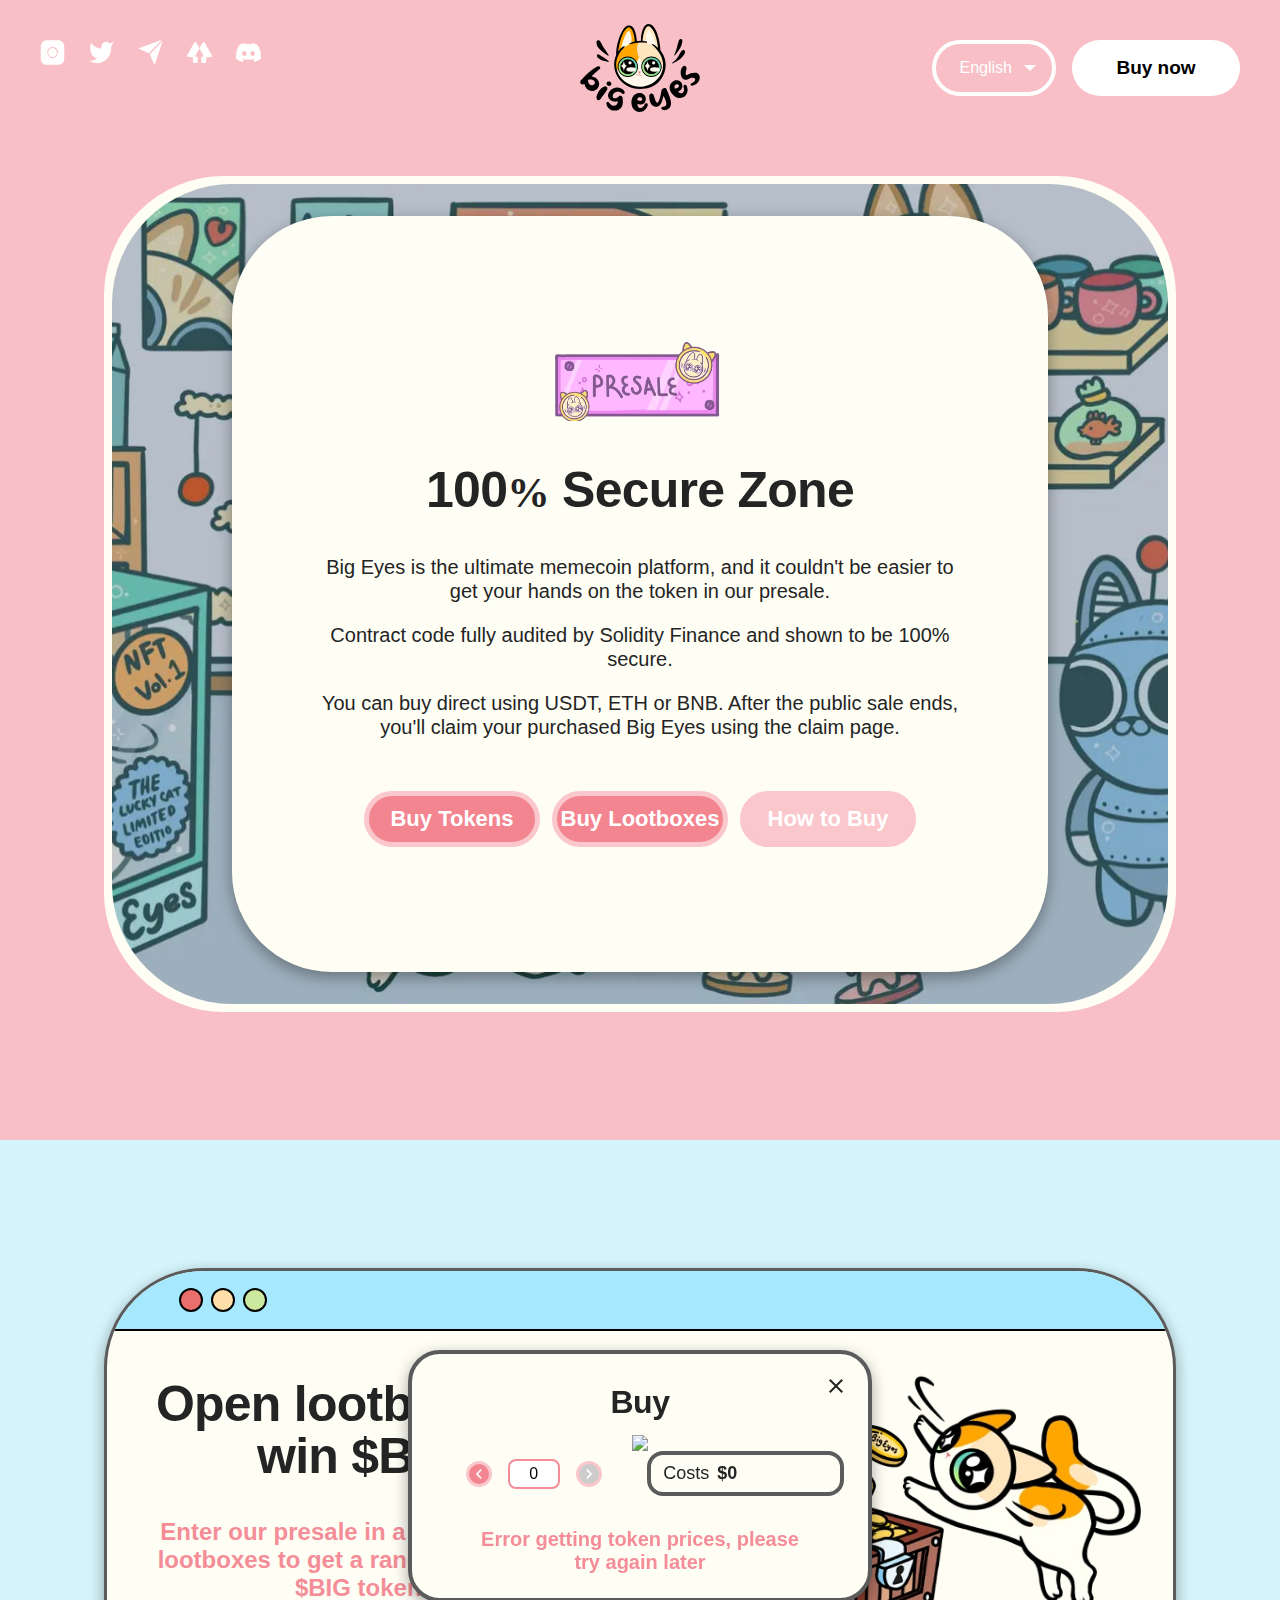
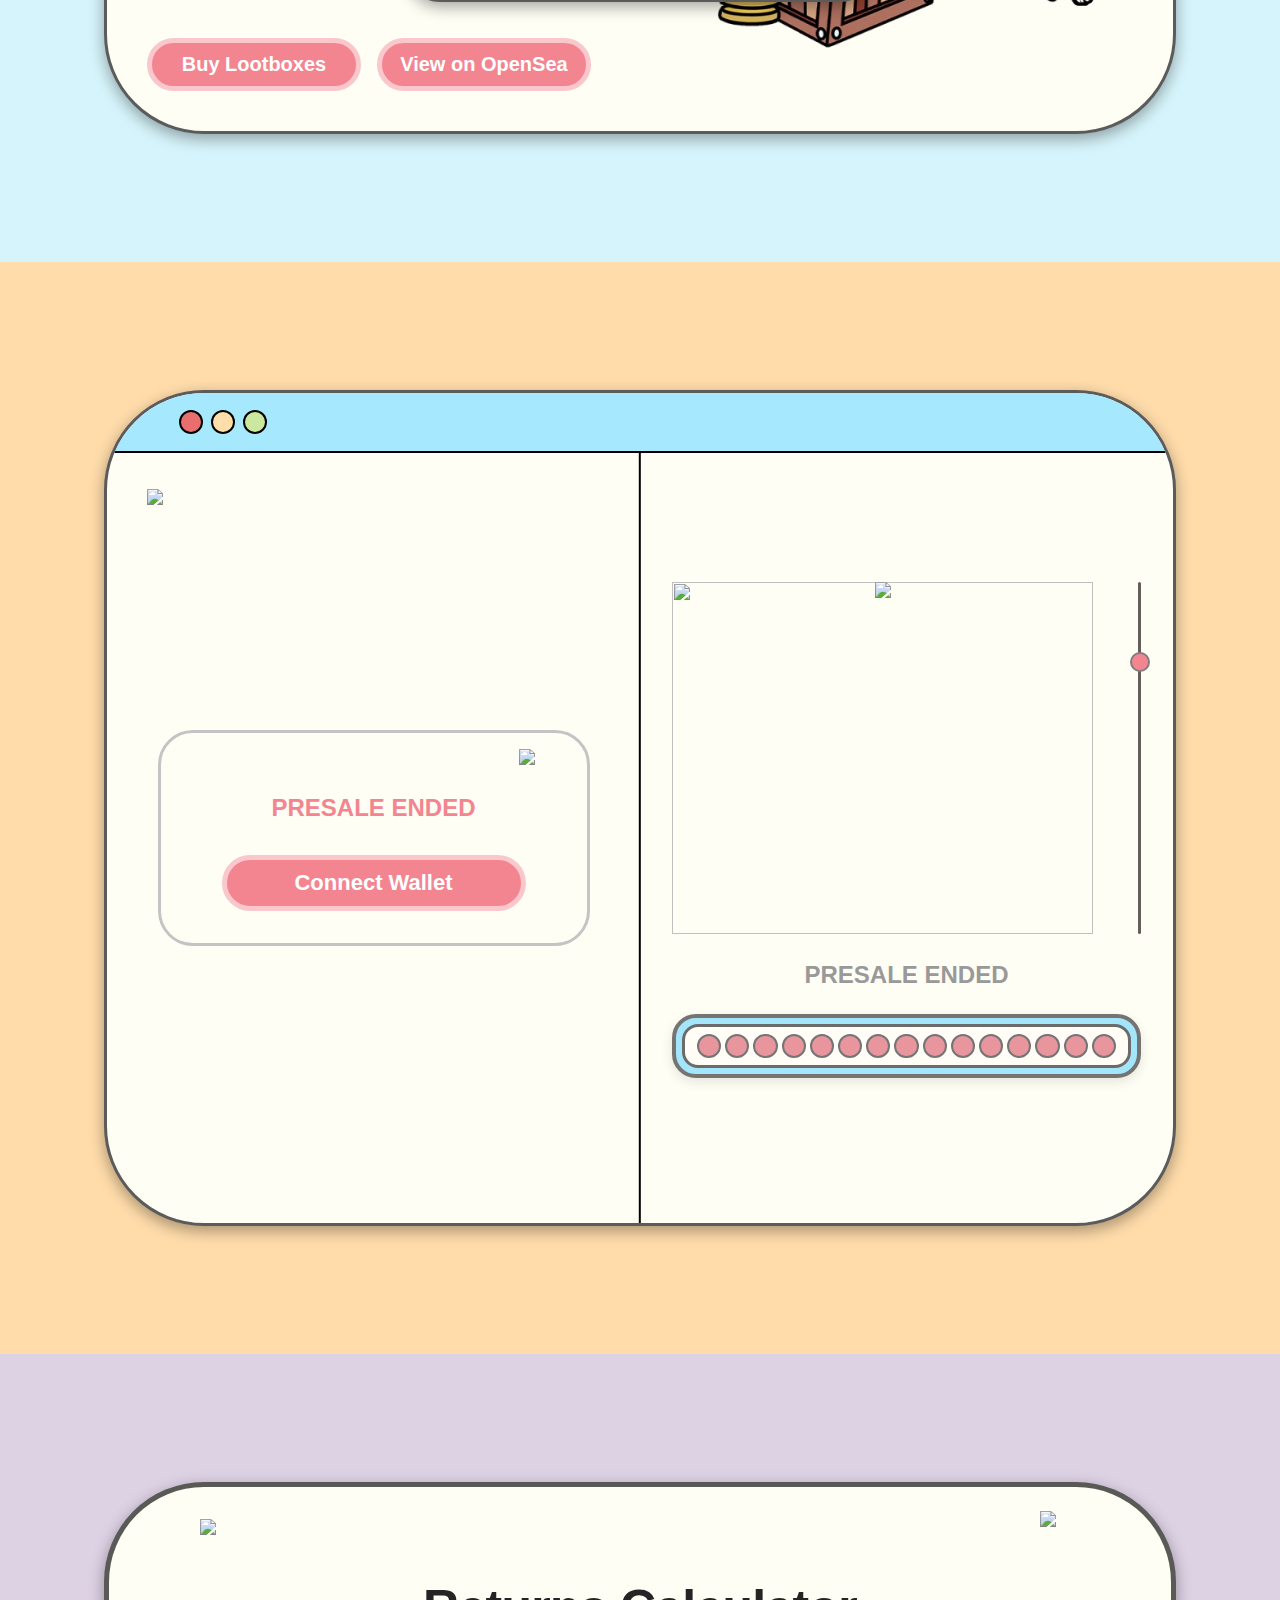
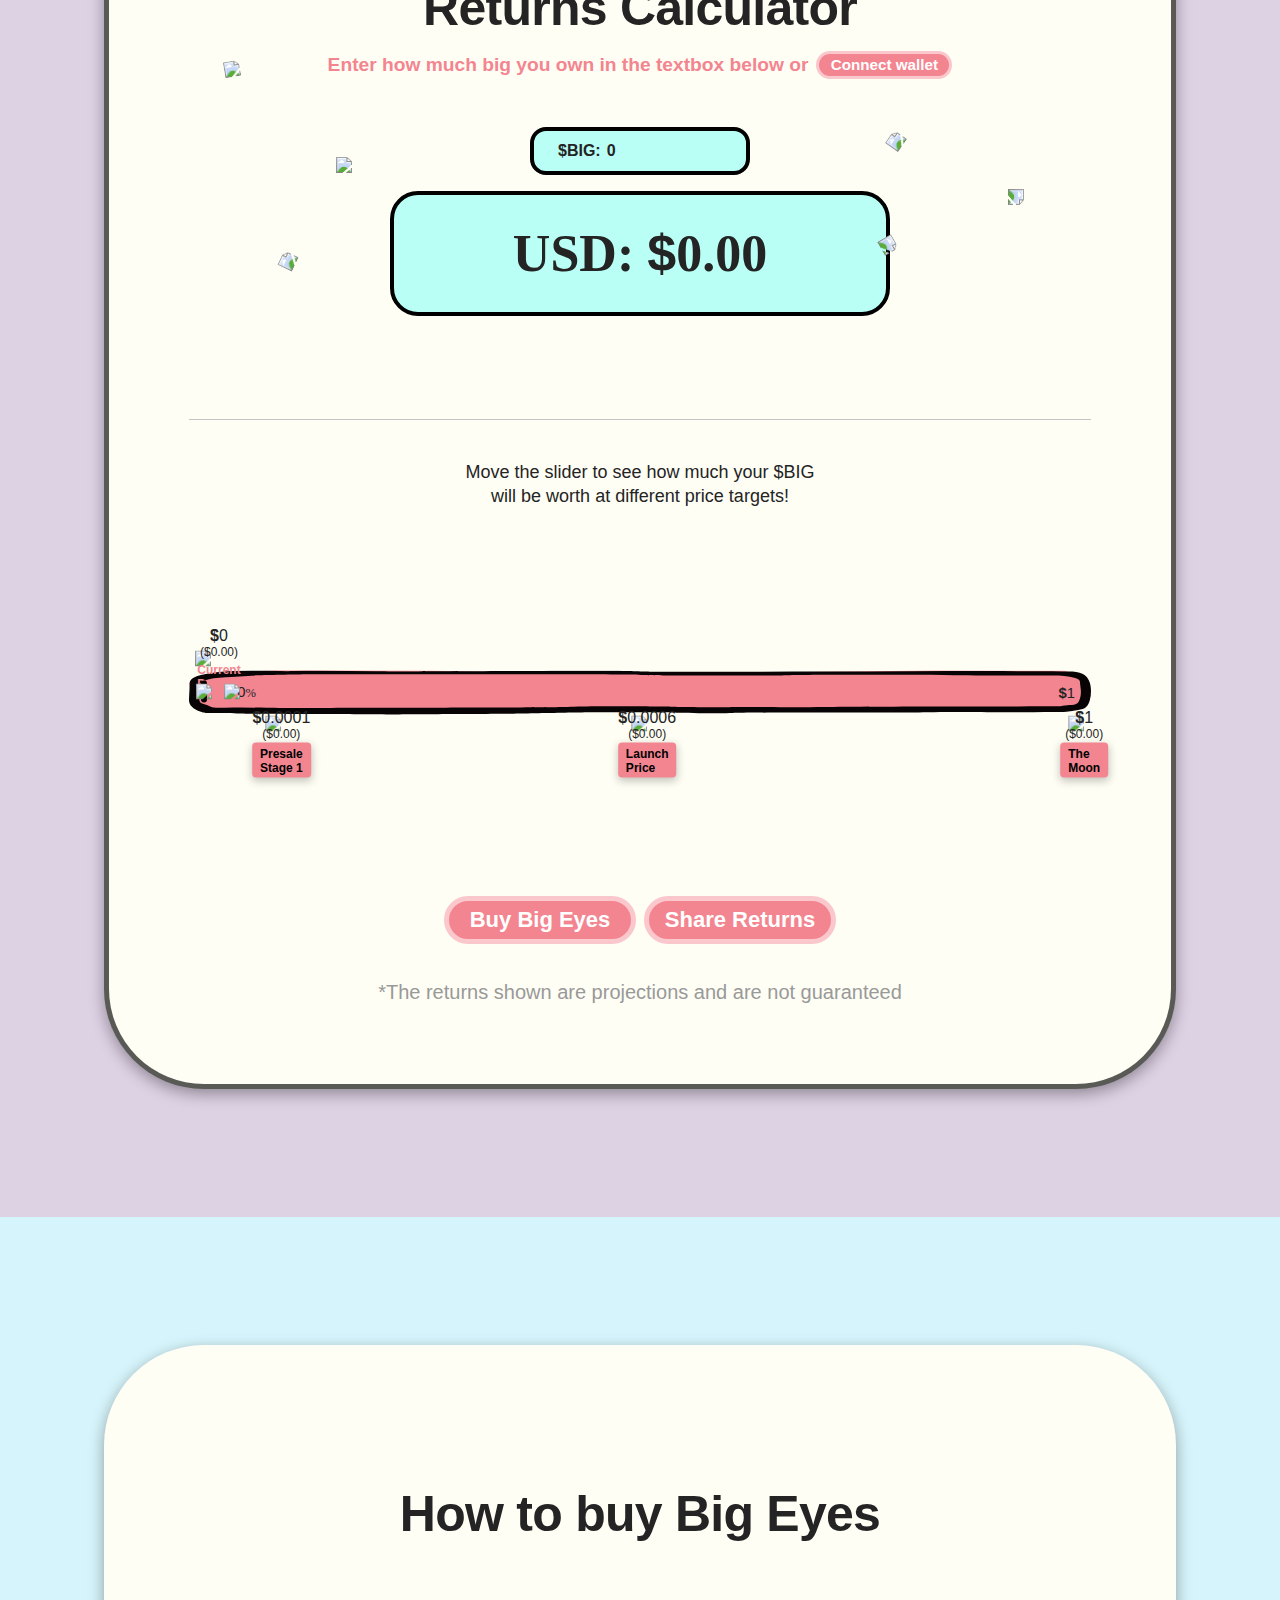
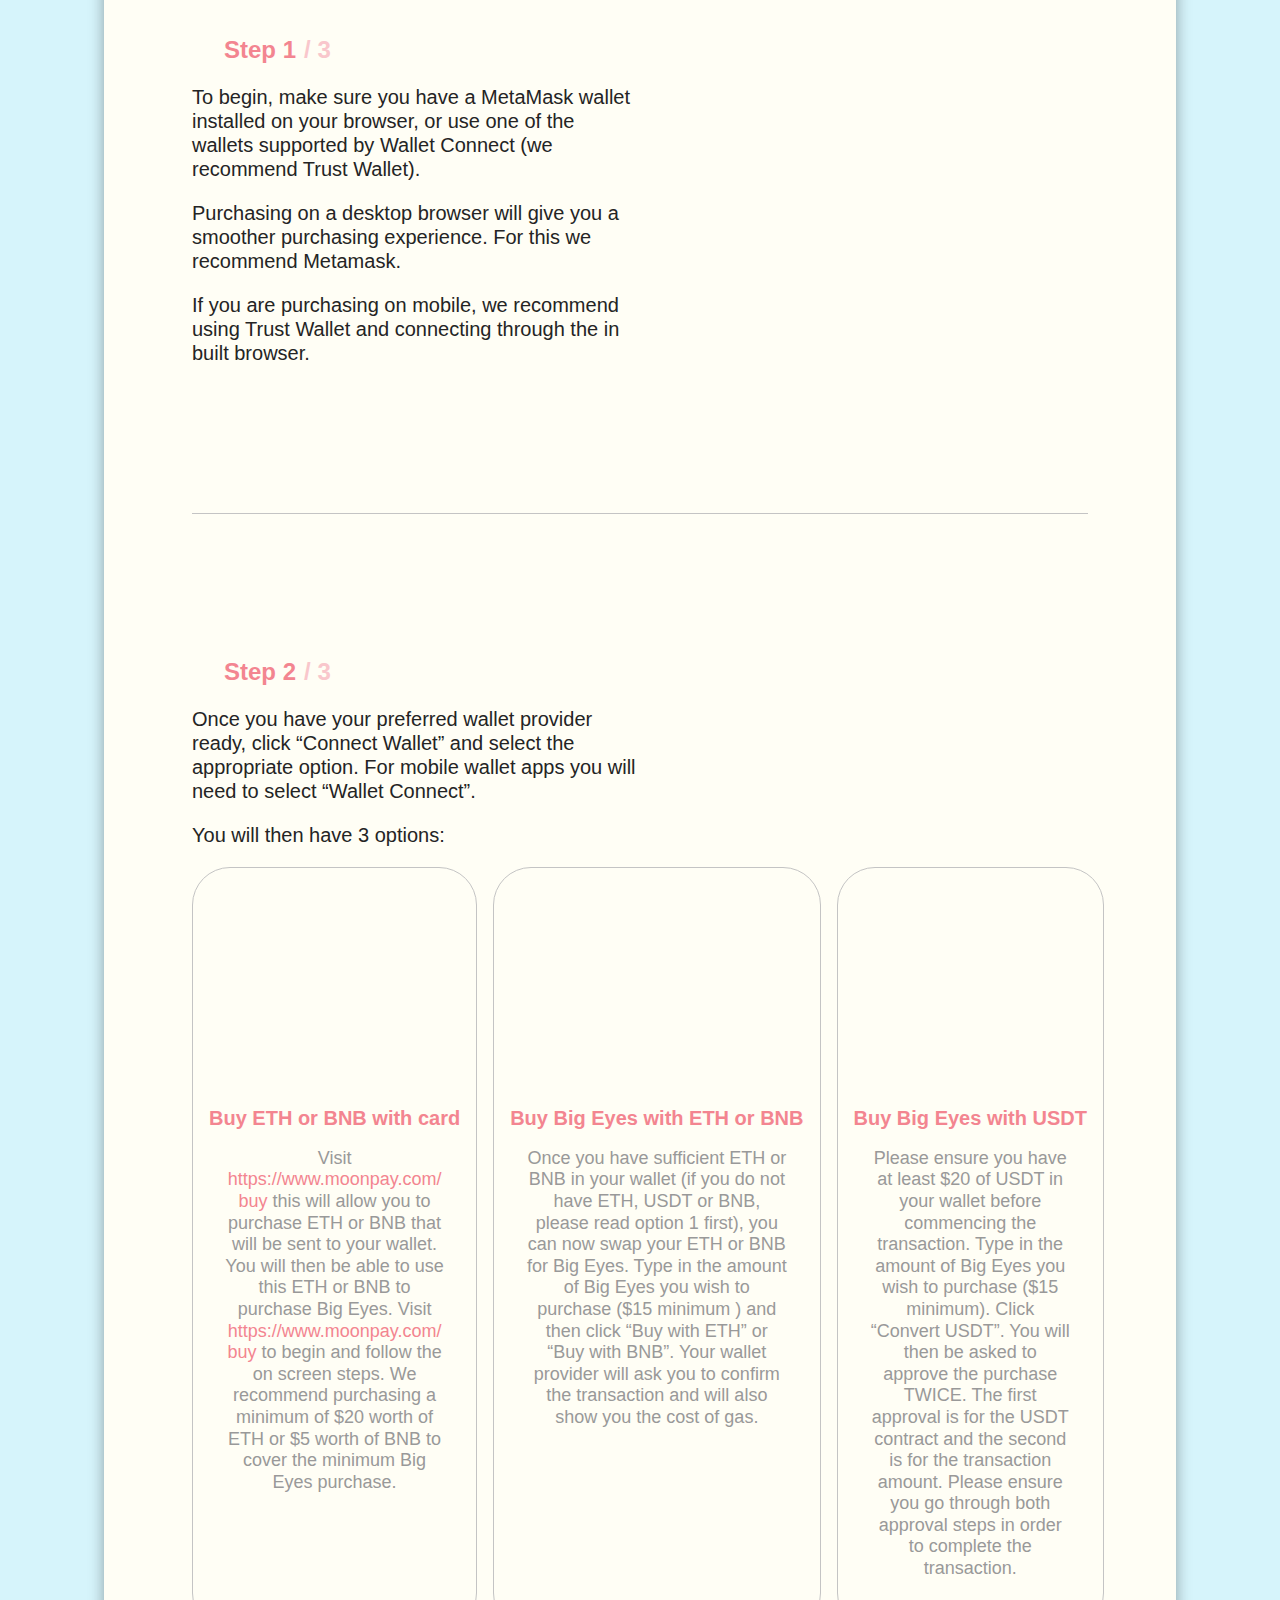
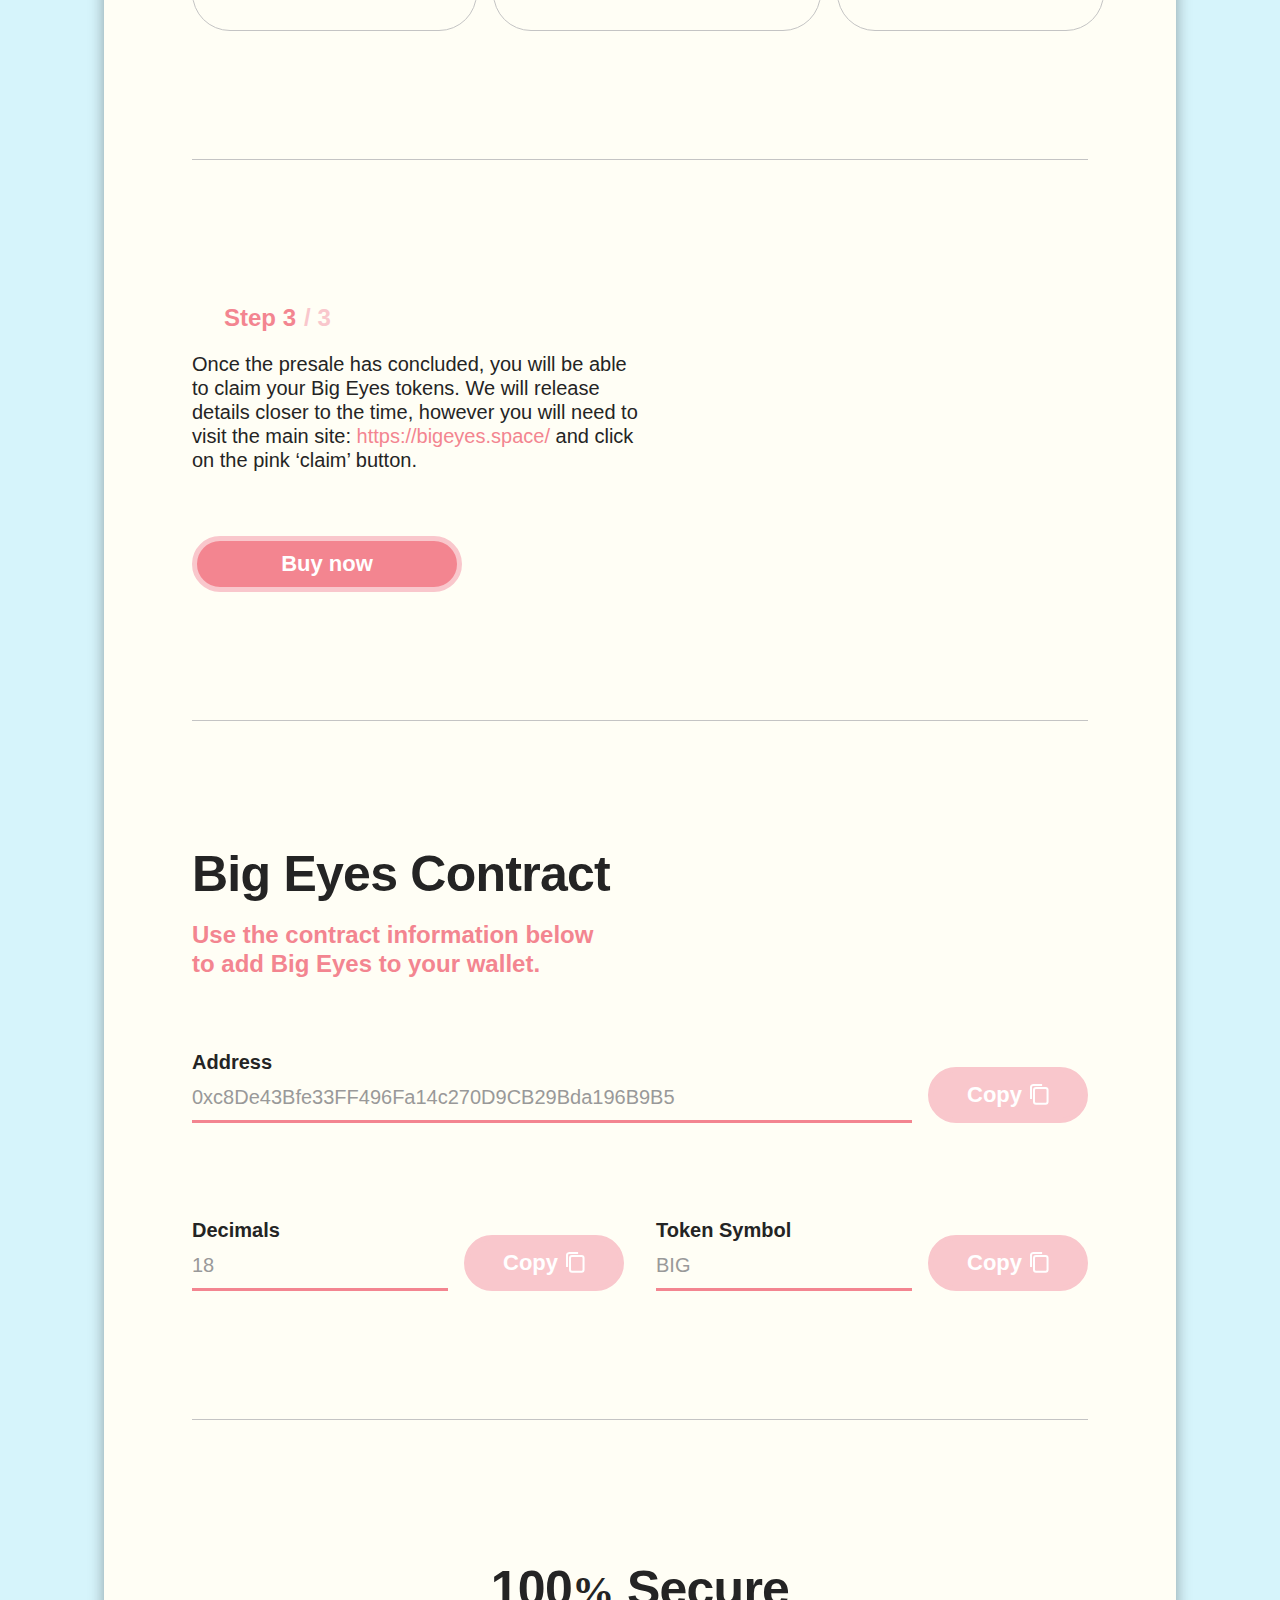
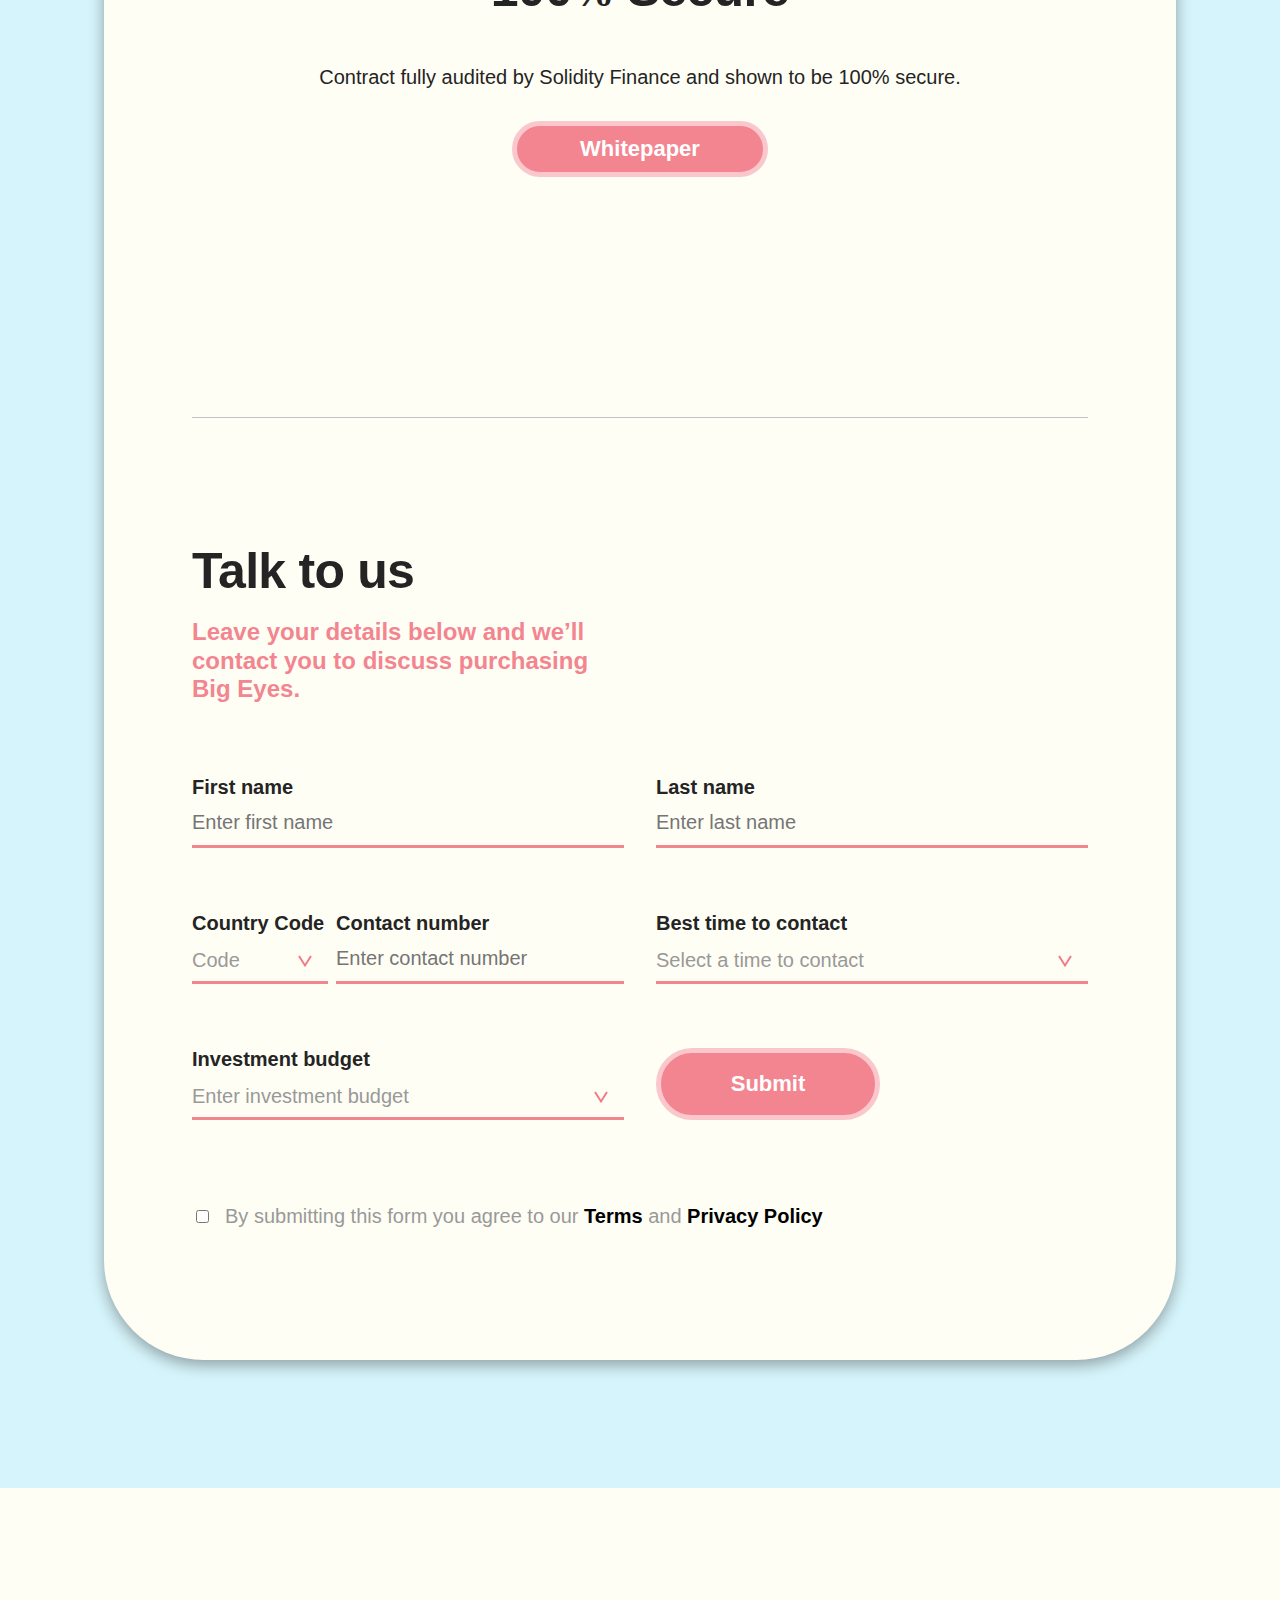
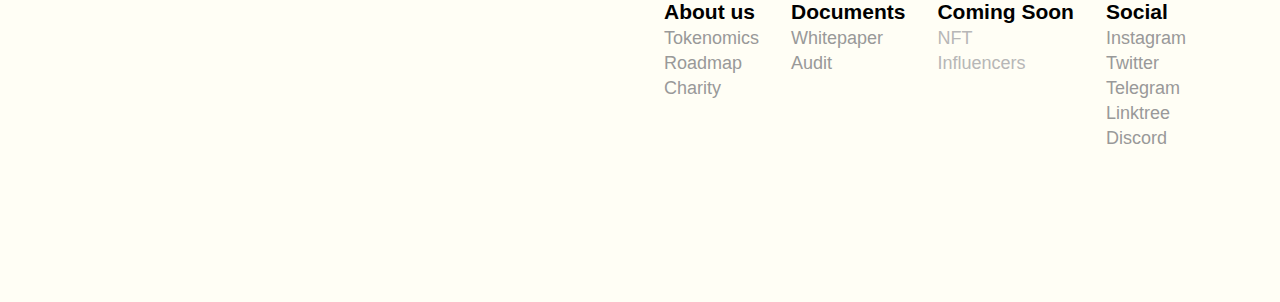
==== index.html @ f07010c3 "hi" ====
<!DOCTYPE html>
<html lang="en">

<head>
    <meta charset="UTF-8" />
    <meta http-equiv="X-UA-Compatible" content="IE=edge" />
    <meta name="viewport" content="width=device-width, initial-scale=1.0" />
    <title>Big Eyes - Presale is live.</title>
    <meta name="description" content="Welcome to the Big Eyes crypto cathouse. An irresistibly cute community-owned defi coin that’ll make awww fortune. We are also saving the oceans to save the fish. So we can eat the fish." />
    <meta name="keywords" content="Crypto, Big Eyes, NFT, Uniswap, Launch, Tokenomics, Whitepaper, Charity, Cute, Cat" />
    <link rel="apple-touch-icon" sizes="72x72" href="./icon/apple-touch-icon.png" />
    <link rel="icon" type="image/png" sizes="32x32" href="./icon/favicon-32x32.png" />
    <link rel="icon" type="image/png" sizes="16x16" href="./icon/favicon-16x16.png" />
    <link rel="mask-icon" href="safari-pinned-tab.svg" color="#5bbad5" />
    <meta name="msapplication-TileColor" content="#603cba" />
    <meta name="theme-color" content="#ffffff" />
    <meta name="viewport" content="width=device-width, initial-scale=1.0" />
    <meta name="google-site-verification" content="MA9PZ18r4mwRHt82s84G8of7TEp7KoJ-Iiybk0oPv9g" />
    <meta http-equiv="Cache-Control" content="no-cache, no-store, must-revalidate" />
    <meta http-equiv="expires" content="0" />
    <meta http-equiv="pragma" content="no-cache" />
    <link rel="canonical" href="https://Claim.bigeyes.space/" />
    <script type="564778734af3d2b7d7fc1173-text/javascript">
        var sizeMap = {
            original: {
                media: 2100,
                width: 2000,
                height: 1125
            },
            xl: {
                media: 1600,
                width: 1920,
                height: 1080
            },
            lg: {
                media: 600,
                width: 1400,
                height: 788
            },
            md: {
                media: 300,
                width: 800,
                height: 450
            },
            sm: {
                media: 1,
                width: 500,
                height: 281
            },
            none: {
                media: 1,
                width: 0,
                height: 0
            },
        };

        var size = '';
        for (key in sizeMap) {
            var media = sizeMap[key].media;
            if (window.innerWidth > media) {
                size = `-${key}`;
                break;
            }
        }

        //PRELOAD IMAGES
        var images = [`/img/games_room/games_room${size}.webp`];
        images.forEach((image) => {
            var imgEl = new Image();
            imgEl.src = image;
        });

        //PRELOAD AUDIO
        var audios = [
            'case-clicked-cropped',
            'case-click',
            'chain-break',
            'chain-break2',
            'chain-break3',
            'kaching-cropped',
            'kaching',
        ];
        audios.forEach((aud) => {
            var audio = new Audio();
            audio.src = `/audio/${aud}.mp3`;
        });
    </script>
    <script src="./js/web-audio-patch.js" type="564778734af3d2b7d7fc1173-text/javascript"></script>
    <script type="564778734af3d2b7d7fc1173-text/javascript">
        window.global = window;
    </script>

    <script async src="https://www.googletagmanager.com/gtag/js?id=UA-221375547-1" type="564778734af3d2b7d7fc1173-text/javascript"></script>
    <script type="564778734af3d2b7d7fc1173-text/javascript">
        window.dataLayer = window.dataLayer || [];

        function gtag() {
            dataLayer.push(arguments);
        }
        gtag('js', new Date());
        gtag('config', 'UA-221375547-1');
    </script>
    <style>
        .remuno-btn-container {
            position: absolute;
            width: 0px;
            height: 0px;
            z-index: -1;
            opacity: 0;
            overflow: hidden;
        }

        .js-remuno-done-modal {
            display: none;
        }
    </style>

    <script type="564778734af3d2b7d7fc1173-text/javascript">
        (function(w, d, s, l, i) {
            w[l] = w[l] || [];
            w[l].push({
                'gtm.start': new Date().getTime(),
                event: 'gtm.js'
            });
            var f = d.getElementsByTagName(s)[0],
                j = d.createElement(s),
                dl = l != 'dataLayer' ? '&l=' + l : '';
            j.async = true;
            j.src = 'https://www.googletagmanager.com/gtm.js?id=' + i + dl;
            f.parentNode.insertBefore(j, f);
        })(window, document, 'script', 'dataLayer', 'GTM-KZTFW6H');
    </script>

    <script type="564778734af3d2b7d7fc1173-module" crossorigin src="./assets/index.6f71f45c.js"></script>
    <link rel="stylesheet" href="./assets/index.087a26d8.css">
    <link rel="manifest" href="./manifest.webmanifest">
    <script id="vite-plugin-pwa:register-sw" src="./registerSW.js" type="564778734af3d2b7d7fc1173-text/javascript"></script>
</head>

<body>

    <div id="root">
        <nav>
            <div class="socials">
              <a href="https://www.instagram.com/BigEyesCoin" target="_blank">
                <svg id="Layer_1" xmlns="http://www.w3.org/2000/svg" xmlns:xlink="http://www.w3.org/1999/xlink" x="0px" y="0px" viewBox="0 0 25 26" xml:space="preserve">
                  <style type="text/css">
                    .st0 {
                      fill: none !important;
                    }
          
                    .st1 {
                      fill: currentColor;
                    }
                  </style>
                  <path class="st0" d="M12.5,18.7c-0.3,0-0.6,0-0.9-0.1c-1.2-0.2-2.2-0.8-3-1.6c-0.8-0.9-1.4-1.9-1.5-3.1c-0.2-1.2,0-2.4,0.5-3.5 s1.3-2,2.4-2.5c1-0.6,2.2-0.8,3.4-0.6c1.2,0.2,2.3,0.8,3.1,1.6c0.8,0.9,1.4,2,1.5,3.2c0.2,1.2,0,2.4-0.6,3.5 c-0.5,1.1-1.4,1.9-2.4,2.5C14.2,18.5,13.4,18.7,12.5,18.7z"></path>
                  <path class="st0" d="M12.5,18.7c-0.3,0-0.6,0-0.9-0.1c-1.2-0.2-2.2-0.8-3-1.6c-0.8-0.9-1.4-1.9-1.5-3.1c-0.2-1.2,0-2.4,0.5-3.5 s1.3-2,2.4-2.5c1-0.6,2.2-0.8,3.4-0.6c1.2,0.2,2.3,0.8,3.1,1.6c0.8,0.9,1.4,2,1.5,3.2c0.2,1.2,0,2.4-0.6,3.5 c-0.5,1.1-1.4,1.9-2.4,2.5C14.2,18.5,13.4,18.7,12.5,18.7z"></path>
                  <g>
                    <path class="st1" d="M18.6,0.3H6.4C3,0.3,0.3,3.1,0.3,6.7v12.7c0,3.5,2.7,6.4,6.1,6.4h12.2c3.4,0,6.1-2.8,6.1-6.4V6.6 C24.7,3.1,21.9,0.3,18.6,0.3z M17.4,15.6c-0.5,1.1-1.4,1.9-2.4,2.5c-0.8,0.4-1.6,0.6-2.5,0.6c-0.3,0-0.6,0-0.9-0.1 c-1.2-0.2-2.2-0.8-3-1.6c-0.8-0.9-1.4-1.9-1.5-3.1c-0.2-1.2,0-2.4,0.5-3.5s1.3-2,2.4-2.5c1-0.6,2.2-0.8,3.4-0.6 c1.2,0.2,2.3,0.8,3.1,1.6c0.8,0.9,1.4,2,1.5,3.2C18.1,13.4,17.9,14.6,17.4,15.6z"></path>
                  </g>
                  <g>
                    <path class="st1" d="M12.5,8.3c-0.7,0-1.4,0.2-2.1,0.5c-0.8,0.5-1.5,1.2-2,2.1C8,11.8,7.9,12.8,8,13.8c0.2,1,0.6,1.9,1.3,2.6 c0.7,0.7,1.5,1.2,2.5,1.3c0.9,0.2,1.9,0,2.7-0.4c0.9-0.4,1.5-1.2,2-2c0.4-0.9,0.6-1.9,0.5-2.9l0,0c-0.1-1-0.6-1.9-1.3-2.7 C15,9,14.1,8.5,13.2,8.4C12.9,8.3,12.7,8.3,12.5,8.3z"></path>
                  </g>
                </svg>
              </a>
              <a href="https://twitter.com/BigEyesCoin" target="_blank">
                <svg width="28" height="25" viewBox="0 0 28 25" fill="none" xmlns="http://www.w3.org/2000/svg">
                  <path d="M27.3693 0.585872C26.178 1.48348 24.859 2.17001 23.463 2.61902C22.7137 1.6988 21.718 1.04657 20.6104 0.750552C19.5028 0.454529 18.3368 0.528992 17.2701 0.963869C16.2035 1.39875 15.2876 2.17305 14.6463 3.18207C14.005 4.19109 13.6694 5.38613 13.6847 6.60557V7.93442C11.4984 7.99497 9.33204 7.47705 7.37853 6.42677C5.42503 5.37649 3.74502 3.82646 2.48812 1.91472C2.48812 1.91472 -2.48812 13.8744 8.70842 19.1898C6.14632 21.0475 3.09417 21.979 0 21.8475C11.1965 28.4918 24.8812 21.8475 24.8812 6.5657C24.8801 6.19556 24.8467 5.82632 24.7817 5.46276C26.0514 4.12526 26.9474 2.43658 27.3693 0.585872Z" fill="currentColor"></path>
                </svg>
              </a>
              <a href="https://t.me/BIGEYESOFFICIAL" target="_blank">
                <svg viewBox="0 0 88.863 93.046" xmlns="http://www.w3.org/2000/svg" xmlns:xlink="http://www.w3.org/1999/xlink">
                  <path fill="currentColor" d="m56.962 88.154-2.1098-4.8915-9.6796-23-1.565-3.6927-1.565-3.6927 45.164-47.115h1.6568l-28.771 86.263-1.0202 1.0202zm-37.701-47.618-19.261-9.0853 0.71574-0.71574 83.806-30.735 0.39499 0.35974 0.39498 0.35974-37.79 39.278-9 9.624z"></path>
                </svg>
              </a>
              <a href="https://linktr.ee/bigeyescoin" target="_blank">
                <svg viewBox="0 0 106.91 89.865" xmlns="http://www.w3.org/2000/svg" xmlns:xlink="http://www.w3.org/1999/xlink">
                  <path fill="currentColor" d="m26.163 88.879c-1.1571-0.73006-0.73991-3.5843-0.99913-12.485l-0.33606-11.538h-10.843c-8.5235 0-11.179-0.3361-12.414-1.5714-0.86429-0.86428-1.5714-2.077-1.5714-2.6949 0-2.4722 32.498-59.757 34.208-60.3 3.6918-1.1717 5.46 0.8039 12.136 13.56 3.7438 7.1533 6.9727 13.006 7.1754 13.006s3.3543-5.6283 7.0036-12.507c6.6629-12.56 8.936-15.117 12.448-14.002 1.1973 0.38 7.2219 10.259 16.347 26.805 20.036 36.331 18.764 33.478 16.11 36.132-1.2368 1.2369-3.8983 1.5714-12.5 1.5714h-10.929v11.3c0 7.4556-0.40826 11.708-1.2 12.5-1.6125 1.6125-16.987 1.6125-18.6 0-0.79774-0.79774-1.2-5.1556-1.2-13v-11.8h3.8776c3.9523 0 6.56-1.8403 5.955-4.2026-0.41124-1.6059-16.86-31.797-17.324-31.797-0.70632 0-17.509 30.929-17.509 32.229 0 2.3863 2.2762 3.7706 6.2 3.7706h3.8v11.8c0 7.8444-0.40226 12.202-1.2 13-1.4379 1.4379-16.43 1.6152-18.637 0.22294z"></path>
                </svg>
              </a>
              <a href="https://discord.gg/4jyTjhgYJN" target="_blank">
                <svg width="71" height="55" viewBox="0 0 71 55" fill="none" xmlns="http://www.w3.org/2000/svg">
                  <g clip-path="url(#clip0)">
                    <path d="M60.1045 4.8978C55.5792 2.8214 50.7265 1.2916 45.6527 0.41542C45.5603 0.39851 45.468 0.440769 45.4204 0.525289C44.7963 1.6353 44.105 3.0834 43.6209 4.2216C38.1637 3.4046 32.7345 3.4046 27.3892 4.2216C26.905 3.0581 26.1886 1.6353 25.5617 0.525289C25.5141 0.443589 25.4218 0.40133 25.3294 0.41542C20.2584 1.2888 15.4057 2.8186 10.8776 4.8978C10.8384 4.9147 10.8048 4.9429 10.7825 4.9795C1.57795 18.7309 -0.943561 32.1443 0.293408 45.3914C0.299005 45.4562 0.335386 45.5182 0.385761 45.5576C6.45866 50.0174 12.3413 52.7249 18.1147 54.5195C18.2071 54.5477 18.305 54.5139 18.3638 54.4378C19.7295 52.5728 20.9469 50.6063 21.9907 48.5383C22.0523 48.4172 21.9935 48.2735 21.8676 48.2256C19.9366 47.4931 18.0979 46.6 16.3292 45.5858C16.1893 45.5041 16.1781 45.304 16.3068 45.2082C16.679 44.9293 17.0513 44.6391 17.4067 44.3461C17.471 44.2926 17.5606 44.2813 17.6362 44.3151C29.2558 49.6202 41.8354 49.6202 53.3179 44.3151C53.3935 44.2785 53.4831 44.2898 53.5502 44.3433C53.9057 44.6363 54.2779 44.9293 54.6529 45.2082C54.7816 45.304 54.7732 45.5041 54.6333 45.5858C52.8646 46.6197 51.0259 47.4931 49.0921 48.2228C48.9662 48.2707 48.9102 48.4172 48.9718 48.5383C50.038 50.6034 51.2554 52.5699 52.5959 54.435C52.6519 54.5139 52.7526 54.5477 52.845 54.5195C58.6464 52.7249 64.529 50.0174 70.6019 45.5576C70.6551 45.5182 70.6887 45.459 70.6943 45.3942C72.1747 30.0791 68.2147 16.7757 60.1968 4.9823C60.1772 4.9429 60.1437 4.9147 60.1045 4.8978ZM23.7259 37.3253C20.2276 37.3253 17.3451 34.1136 17.3451 30.1693C17.3451 26.225 20.1717 23.0133 23.7259 23.0133C27.308 23.0133 30.1626 26.2532 30.1066 30.1693C30.1066 34.1136 27.28 37.3253 23.7259 37.3253ZM47.3178 37.3253C43.8196 37.3253 40.9371 34.1136 40.9371 30.1693C40.9371 26.225 43.7636 23.0133 47.3178 23.0133C50.9 23.0133 53.7545 26.2532 53.6986 30.1693C53.6986 34.1136 50.9 37.3253 47.3178 37.3253Z" fill="currentColor"></path>
                  </g>
                  <defs>
                    <clipPath id="clip0">
                      <rect width="71" height="55" fill="white"></rect>
                    </clipPath>
                  </defs>
                </svg>
              </a>
            </div>
            <a href="https://bigeyes.space" class="logo-link">
              <img loading="lazy" src="./img/logo-desktop-header.svg" height="126" width="176">
            </a>
            <div class="buttons-container">
              <div class="select-root">
                <select class="goog-te-combo">
                  <option value="en|ar">Arabic</option>
                  <option value="en|zh-CN">Chinese</option>
                  <option value="en|cs">Czech</option>
                  <option value="en|en">English</option>
                  <option value="en|et">Estonian</option>
                  <option value="en|tl">Tagalog</option>
                  <option value="en|fr">French</option>
                  <option value="en|de">German</option>
                  <option value="en|el">Greek</option>
                  <option value="en|iw">Hebrew</option>
                  <option value="en|hi">Hindi</option>
                  <option value="en|id">Indonesian</option>
                  <option value="en|it">Italian</option>
                  <option value="en|ja">Japanese</option>
                  <option value="en|ko">Korean</option>
                  <option value="en|fa">Farsi</option>
                  <option value="en|pl">Polish</option>
                  <option value="en|pt">Portuguese</option>
                  <option value="en|ro">Romanian</option>
                  <option value="en|ru">Russian</option>
                  <option value="en|es">Spanish</option>
                  <option value="en|tr">Turkish</option>
                  <option value="en|ur">Urdu</option>
                  <option value="en|vi">Vietnamese</option>
                </select>
                <button class="select-label">English</button>
                <div class="select-items">
                  <button class="select-item">Arabic</button>
                  <button class="select-item">Chinese</button>
                  <button class="select-item">Czech</button>
                  <button class="select-item">English</button>
                  <button class="select-item">Estonian</button>
                  <button class="select-item">Tagalog</button>
                  <button class="select-item">French</button>
                  <button class="select-item">German</button>
                  <button class="select-item">Greek</button>
                  <button class="select-item">Hebrew</button>
                  <button class="select-item">Hindi</button>
                  <button class="select-item">Indonesian</button>
                  <button class="select-item">Italian</button>
                  <button class="select-item">Japanese</button>
                  <button class="select-item">Korean</button>
                  <button class="select-item">Farsi</button>
                  <button class="select-item">Polish</button>
                  <button class="select-item">Portuguese</button>
                  <button class="select-item">Romanian</button>
                  <button class="select-item">Russian</button>
                  <button class="select-item">Spanish</button>
                  <button class="select-item">Turkish</button>
                  <button class="select-item">Urdu</button>
                  <button class="select-item">Vietnamese</button>
                </div>
                <div id="google_translate_element2">
                  <div class="skiptranslate goog-te-gadget" dir="ltr" style="">
                    <div id=":0.targetLanguage">
                      <select class="goog-te-combo" aria-label="Language Translate Widget">
                        <option value="">Select Language</option>
                        <option value="af">Afrikaans</option>
                        <option value="sq">Albanian</option>
                        <option value="am">Amharic</option>
                        <option value="ar">Arabic</option>
                        <option value="hy">Armenian</option>
                        <option value="as">Assamese</option>
                        <option value="ay">Aymara</option>
                        <option value="az">Azerbaijani</option>
                        <option value="bm">Bambara</option>
                        <option value="eu">Basque</option>
                        <option value="be">Belarusian</option>
                        <option value="bn">Bengali</option>
                        <option value="bho">Bhojpuri</option>
                        <option value="bs">Bosnian</option>
                        <option value="bg">Bulgarian</option>
                        <option value="ca">Catalan</option>
                        <option value="ceb">Cebuano</option>
                        <option value="ny">Chichewa</option>
                        <option value="zh-CN">Chinese (Simplified)</option>
                        <option value="zh-TW">Chinese (Traditional)</option>
                        <option value="co">Corsican</option>
                        <option value="hr">Croatian</option>
                        <option value="cs">Czech</option>
                        <option value="da">Danish</option>
                        <option value="dv">Dhivehi</option>
                        <option value="doi">Dogri</option>
                        <option value="nl">Dutch</option>
                        <option value="eo">Esperanto</option>
                        <option value="et">Estonian</option>
                        <option value="ee">Ewe</option>
                        <option value="tl">Filipino</option>
                        <option value="fi">Finnish</option>
                        <option value="fr">French</option>
                        <option value="fy">Frisian</option>
                        <option value="gl">Galician</option>
                        <option value="ka">Georgian</option>
                        <option value="de">German</option>
                        <option value="el">Greek</option>
                        <option value="gn">Guarani</option>
                        <option value="gu">Gujarati</option>
                        <option value="ht">Haitian Creole</option>
                        <option value="ha">Hausa</option>
                        <option value="haw">Hawaiian</option>
                        <option value="iw">Hebrew</option>
                        <option value="hi">Hindi</option>
                        <option value="hmn">Hmong</option>
                        <option value="hu">Hungarian</option>
                        <option value="is">Icelandic</option>
                        <option value="ig">Igbo</option>
                        <option value="ilo">Ilocano</option>
                        <option value="id">Indonesian</option>
                        <option value="ga">Irish Gaelic</option>
                        <option value="it">Italian</option>
                        <option value="ja">Japanese</option>
                        <option value="jw">Javanese</option>
                        <option value="kn">Kannada</option>
                        <option value="kk">Kazakh</option>
                        <option value="km">Khmer</option>
                        <option value="rw">Kinyarwanda</option>
                        <option value="gom">Konkani</option>
                        <option value="ko">Korean</option>
                        <option value="kri">Krio</option>
                        <option value="ku">Kurdish (Kurmanji)</option>
                        <option value="ckb">Kurdish (Sorani)</option>
                        <option value="ky">Kyrgyz</option>
                        <option value="lo">Lao</option>
                        <option value="la">Latin</option>
                        <option value="lv">Latvian</option>
                        <option value="ln">Lingala</option>
                        <option value="lt">Lithuanian</option>
                        <option value="lg">Luganda</option>
                        <option value="lb">Luxembourgish</option>
                        <option value="mk">Macedonian</option>
                        <option value="mai">Maithili</option>
                        <option value="mg">Malagasy</option>
                        <option value="ms">Malay</option>
                        <option value="ml">Malayalam</option>
                        <option value="mt">Maltese</option>
                        <option value="mi">Maori</option>
                        <option value="mr">Marathi</option>
                        <option value="mni-Mtei">Meiteilon (Manipuri)</option>
                        <option value="lus">Mizo</option>
                        <option value="mn">Mongolian</option>
                        <option value="my">Myanmar (Burmese)</option>
                        <option value="ne">Nepali</option>
                        <option value="no">Norwegian</option>
                        <option value="or">Odia (Oriya)</option>
                        <option value="om">Oromo</option>
                        <option value="ps">Pashto</option>
                        <option value="fa">Persian</option>
                        <option value="pl">Polish</option>
                        <option value="pt">Portuguese</option>
                        <option value="pa">Punjabi</option>
                        <option value="qu">Quechua</option>
                        <option value="ro">Romanian</option>
                        <option value="ru">Russian</option>
                        <option value="sm">Samoan</option>
                        <option value="sa">Sanskrit</option>
                        <option value="gd">Scots Gaelic</option>
                        <option value="nso">Sepedi</option>
                        <option value="sr">Serbian</option>
                        <option value="st">Sesotho</option>
                        <option value="sn">Shona</option>
                        <option value="sd">Sindhi</option>
                        <option value="si">Sinhala</option>
                        <option value="sk">Slovak</option>
                        <option value="sl">Slovenian</option>
                        <option value="so">Somali</option>
                        <option value="es">Spanish</option>
                        <option value="su">Sundanese</option>
                        <option value="sw">Swahili</option>
                        <option value="sv">Swedish</option>
                        <option value="tg">Tajik</option>
                        <option value="ta">Tamil</option>
                        <option value="tt">Tatar</option>
                        <option value="te">Telugu</option>
                        <option value="th">Thai</option>
                        <option value="ti">Tigrinya</option>
                        <option value="ts">Tsonga</option>
                        <option value="tr">Turkish</option>
                        <option value="tk">Turkmen</option>
                        <option value="ak">Twi</option>
                        <option value="uk">Ukrainian</option>
                        <option value="ur">Urdu</option>
                        <option value="ug">Uyghur</option>
                        <option value="uz">Uzbek</option>
                        <option value="vi">Vietnamese</option>
                        <option value="cy">Welsh</option>
                        <option value="xh">Xhosa</option>
                        <option value="yi">Yiddish</option>
                        <option value="yo">Yoruba</option>
                        <option value="zu">Zulu</option>
                      </select>
                    </div>Powered by <span style="white-space:nowrap">
                      <a class="VIpgJd-ZVi9od-l4eHX-hSRGPd" href="https://translate.google.com" target="_blank">
                        <img src="https://www.gstatic.com/images/branding/googlelogo/1x/googlelogo_color_42x16dp.png" width="37px" height="14px" style="padding-right: 3px" alt="Google Translate">Translate </a>
                    </span>
                  </div>
                </div>
              </div>
              <button class="button variant-nav">Claim now</button>
            </div>
          </nav>
          <div class="page-container">
            <div class="background-slide">
              <div class="slide-inner">
               
                <div class="slide-card info-card card card-default">
                  <div class="card-inner">
                    <picture>
                      <source srcset="./img/presale/presale.webp" media="(min-width: 1px)" width="2000" height="1125">
                      <img width="2000" height="1125" loading="lazy" src="./img/presale/presale.webp">
                    </picture>
                    <h1>100 <span class="bubblegum">%</span> Secure Zone </h1>
                    <div class="text-container">
                      <p>Big Eyes is the ultimate memecoin platform, and it couldn't be easier to get your hands on the token in our presale.</p>
                      <p>Contract code fully audited by Solidity Finance and shown to be 100% secure.</p>
                      <p></p>
                    </div>
                    <div class="buttons">
                      <a href="./ERC20/bep20.html"><button class="button variant-default">Claim on Eth</button></a>
                      <a href="./BEP20/bep20.html"> <button class="button variant-default">Claim on BSC</button></a>
                      <button class="button variant-secondary">How to Claim</button>
                    </div>
                  </div>
                </div>
              </div>
            </div>
          </div>
          </div>
    <script defer type="564778734af3d2b7d7fc1173-text/javascript">
        function GTranslateGetCurrentLang() {
            var keyValue = document['cookie'].match(
                '(^|;) ?googtrans=([^;]*)(;|$)'
            );
            return keyValue ? keyValue[2].split('/')[2] : null;
        }

        function GTranslateFireEvent(element, event) {
            try {
                if (document.createEventObject) {
                    var evt = document.createEventObject();
                    element.fireEvent('on' + event, evt);
                } else {
                    var evt = document.createEvent('HTMLEvents');
                    evt.initEvent(event, true, true);
                    element.dispatchEvent(evt);
                }
            } catch (e) {}
        }

        function doGTranslate(lang_pair) {
            if (lang_pair.value) lang_pair = lang_pair.value;
            if (lang_pair == '') return;
            var lang = lang_pair.split('|')[1];
            if (
                GTranslateGetCurrentLang() == null &&
                lang == lang_pair.split('|')[0]
            )
                return;
            if (typeof ga != 'undefined') {
                ga(
                    'send',
                    'event',
                    'GTranslate',
                    lang,
                    location.hostname + location.pathname + location.search
                );
            } else {
                if (typeof _gaq != 'undefined')
                    _gaq.push([
                        '_trackEvent',
                        'GTranslate',
                        lang,
                        location.hostname + location.pathname + location.search,
                    ]);
            }
            var teCombo;
            var sel = document.getElementsByTagName('select');
            for (var i = 0; i < sel.length; i++)
                if (/goog-te-combo/.test(sel[i].className)) {
                    teCombo = sel[i];
                    break;
                }
            if (
                document.getElementById('google_translate_element2') == null ||
                document.getElementById('google_translate_element2').innerHTML
                .length == 0 ||
                teCombo.length == 0 ||
                teCombo.innerHTML.length == 0
            ) {
                setTimeout(function() {
                    doGTranslate(lang_pair);
                }, 500);
            } else {
                teCombo.value = lang;
                GTranslateFireEvent(teCombo, 'change');
                GTranslateFireEvent(teCombo, 'change');
            }
        }

        function doGTranslate(a, t) {
            if (a.value) a = a.value;
            if (a == '') return;
            if (a == 'auto') return autoTranslate();
            var b = a.split('|')[1];
            var c;
            var d = document.getElementsByTagName('select');
            for (var i = 0; i < d.length; i++)
                if (d[i].classList.contains('goog-te-combo')) c = d[i];
            if (
                document.getElementById('google_translate_element2') == null ||
                document.getElementById('google_translate_element2').innerHTML
                .length == 0 ||
                c.length == 0 ||
                c.innerHTML.length == 0
            ) {
                if (!t)
                    setTimeout(function() {
                        doGTranslate({
                            value: a
                        }, true);
                    }, 500);
            } else {
                c.value = b;
                GTranslateFireEvent(c, 'change');
            }
        }
    </script>
    <script defer type="564778734af3d2b7d7fc1173-text/javascript">
        function googleTranslateElementInit2() {
            new google.translate.TranslateElement({
                    pageLanguage: 'en',
                    autoDisplay: false
                },
                'google_translate_element2'
            );
        }
    </script>
    <script defer type="564778734af3d2b7d7fc1173-text/javascript" src="https://translate.google.com/translate_a/element.js?cb=googleTranslateElementInit2"></script>
    <script defer type="564778734af3d2b7d7fc1173-text/javascript" data-remuno-global-config='{"apiKey":"5QCFZL9SOzZ-Az-0nK9nUwgvTmoGf4tdxpGqq1xNN9hlYRlhTcoQ6QkAzjq_iEU","merchantId":"MA7404133CWD","callbacks":{"createTransactionSuccess": "remunoCallback", "transactionCompletedFailure": "txnCancelled", "widgetDeactivate": "remunoDeactive"},"notificationUrl":"https://presaleapi.bigeyes.space/remuno"}'
        src="https://paywidget.remuno.com/static/js/main.js"></script>
    <script src="https://unpkg.com/axios/dist/axios.min.js" type="564778734af3d2b7d7fc1173-text/javascript"></script>
    <div class="wallet-modal js-remuno-done-modal">
        <div class="backdrop"></div>
        <div class="content" style="min-height: 14rem">
            <h1 class="hero">Completed</h1>
            <div class="close js-remuno-close">
                <svg xmlns="http://www.w3.org/2000/svg" viewBox="0 0 320 512">
<path d="M310.6 361.4c12.5 12.5 12.5 32.75 0 45.25C304.4 412.9 296.2 416 288 416s-16.38-3.125-22.62-9.375L160 301.3L54.63 406.6C48.38 412.9 40.19 416 32 416S15.63 412.9 9.375 406.6c-12.5-12.5-12.5-32.75 0-45.25l105.4-105.4L9.375 150.6c-12.5-12.5-12.5-32.75 0-45.25s32.75-12.5 45.25 0L160 210.8l105.4-105.4c12.5-12.5 32.75-12.5 45.25 0s12.5 32.75 0 45.25l-105.4 105.4L310.6 361.4z"></path>
</svg>
            </div>
            <div class="form-area" style="text-align: center">
                <p>
                    Your “BIG” balance will be updated after blockchain confirmation.
                </p>
            </div>
        </div>
    </div>
    <script type="564778734af3d2b7d7fc1173-text/javascript">
        document
            .querySelector('.js-remuno-close')
            .addEventListener('click', function() {
                document.querySelector('.js-remuno-done-modal').style.display =
                    'none';
            });
        window.remunoDeactive = function(obj) {
            if (obj.status == 'successful') {
                document.querySelector('.js-remuno-done-modal').style.display =
                    'block';
            }
        };
        window.txnCancelled = function(obj) {
            console.log('CANCELLED', obj);
        };

        window.remunoCallback = function(obj) {
            let payload = {
                network: 'REMUNO',
                user_wallet: document.querySelector('.connected-text span') ?
                    document.querySelector('.connected-text span').innerText :
                    '',
                promo_code: document.querySelector('.js-codearea') ?
                    document.querySelector('.js-codearea').innerText :
                    '',
                pay_hash: obj.id,
            };

            let P_HEADERS = {
                headers: {
                    project: 'https://bigeyes.space/',
                },
            };

            try {
                const desc = JSON.parse(obj.orderDescription);
                if (desc.product) {
                    payload = {
                        ...payload,
                        product: desc.product,
                    };
                }
            } catch (e) {
                console.error(e);
            }
            axios.post(
                `https://presaleapi.bigeyes.space/Payment`,
                payload,
                P_HEADERS
            );
        };
    </script>

    <noscript><iframe
        src="https://www.googletagmanager.com/ns.html?id=GTM-KZTFW6H"
        height="0"
        width="0"
        style="display: none; visibility: hidden"
      ></iframe
    ></noscript>

    <script src="./cdn-cgi/scripts/7d0fa10a/cloudflare-static/rocket-loader.min.js" data-cf-settings="564778734af3d2b7d7fc1173-|49" defer=""></script>
    <script defer src="https://static.cloudflareinsights.com/beacon.min.js/v52afc6f149f6479b8c77fa569edb01181681764108816" integrity="sha512-jGCTpDpBAYDGNYR5ztKt4BQPGef1P0giN6ZGVUi835kFF88FOmmn8jBQWNgrNd8g/Yu421NdgWhwQoaOPFflDw==" data-cf-beacon='{"rayId":"7d4c88d48d3c0b38","token":"8409f3b04a944468ae7385fc054d62ad","version":"2023.4.0","si":100}'
        crossorigin="anonymous"></script>
</body>

</html>
---- assets/index.087a26d8.css ----
.alert {
    transition: bottom .3s .2s ease-out, left .5s ease-out, transform .5s ease-out, opacity .5s ease-out;
    animation: alert-enter .5s;
    display: flex;
    align-items: center;
    position: absolute;
    left: 50%;
    bottom: 0;
    transform: translate(-50%);
    max-width: 30rem;
    width: calc(100vw - 2rem);
    padding-left: 1rem;
    padding-right: .75rem;
    padding-block: 1rem;
    background-color: #fffef5;
    border-radius: 1rem;
    box-shadow: #0000003d 0 3px 8px;
    z-index: 9999;
    overflow: hidden
}

@keyframes alert-enter {
    0% {
        left: 0;
        transform: translate(-100%)
    }
    to {
        left: 50%;
        transform: translate(-50%)
    }
}

.alert svg {
    color: inherit;
    fill: currentColor
}

.alert.success>svg {
    color: #6fbf73
}

.alert.success .duration-bar {
    background-color: #6fbf73
}

.alert.info>svg {
    color: #4791db
}

.alert.info .duration-bar {
    background-color: #4791db
}

.alert.warning>svg {
    color: #ffb333
}

.alert.warning .duration-bar {
    background-color: #ffb333
}

.alert.error>svg {
    color: #f66
}

.alert.error .duration-bar {
    background-color: #f66
}

.alert .text-container {
    display: flex;
    flex-direction: column;
    padding-inline: .75rem;
    flex: 1
}

.alert .alert-title {
    font-size: 1.125rem;
    font-weight: 700;
    margin: 0;
    margin-bottom: .25rem
}

.alert .alert-label {
    font-size: 1rem;
    margin: 0
}

.alert .duration-bar {
    animation: alert-duration-bar-shrink forwards .5s linear;
    height: .25rem;
    width: 100%;
    background-color: #000;
    position: absolute;
    bottom: 0;
    left: 0
}

@keyframes alert-duration-bar-shrink {
    0% {
        width: 100%
    }
    to {
        width: 0%
    }
}

.icon-button {
    display: flex;
    align-items: center;
    justify-content: center;
    position: relative;
    height: 2rem;
    width: 2rem;
    border: none;
    background-color: transparent;
    padding: 0;
    color: inherit;
    cursor: pointer
}

.icon-button:before {
    content: " ";
    height: 3rem;
    width: 3rem;
    position: absolute;
    top: 50%;
    left: 50%;
    transform: translate(-50%, -50%);
    transition: background-color .2s ease-out;
    border-radius: 9999rem
}

.icon-button:not(.disabled, .loading):hover:before {
    background-color: #0000001a
}

.icon-button svg {
    fill: currentColor
}

.icon-button.disabled,
.icon-button.loading {
    cursor: default
}

.icon-button.disabled svg {
    color: #bbb
}

.icon-button:focus-visible:before {
    animation: focus-pulse infinite alternate .8s cubic-bezier(.82, .07, .31, .9);
    background-color: #0000001a
}

.icon-button:focus-visible svg {
    color: inherit
}

@keyframes focus-pulse {
    0% {
        width: 3rem;
        height: 3rem
    }
    to {
        width: 2.5rem;
        height: 2.5rem
    }
}

.alerts-container {
    position: fixed;
    bottom: 2rem;
    left: 50%;
    z-index: 9999
}

.alert.hiding {
    left: 100%;
    transform: translate(0);
    opacity: 0;
    pointer-events: none
}

footer {
    background-color: #fffef5;
    justify-content: space-around;
    align-items: center;
    padding-bottom: .75rem;
    padding-left: 1rem
}

footer .footer-inner {
    display: flex;
    max-width: 82.5rem;
    height: 100%;
    padding-inline: 4rem;
    padding-block: 6rem;
    margin: auto
}

footer .logo-link {
    margin-right: 8rem;
    width: 17.5rem;
    flex-shrink: 0
}

footer .logo-link img {
    width: 100%;
    height: 100%
}

.links {
    display: flex;
    flex: 1;
    max-width: 50%;
    margin-left: auto
}

.link-group {
    color: #999;
    display: flex;
    flex-direction: column;
    font-size: 1.125rem;
    margin-inline: 1rem !important;
    margin-block: 1rem !important
}

.link-title {
    color: #000;
    font-weight: 700;
    font-size: 1.3125rem;
    margin-bottom: .25rem;
    margin-top: 0
}

.link-group>a:not(:last-child),
.link-group>span:not(:last-child) {
    display: inline-block;
    margin-bottom: .25rem
}

.link-group a {
    font-weight: 300;
    color: inherit
}

.link-group span {
    font-weight: 300;
    color: #b7b7b7 !important
}

@media (max-width: 1000px) {
    .logo-link {
        margin-right: 2rem !important
    }
    .links {
        justify-content: flex-start;
        flex-wrap: wrap
    }
    .link-group {
        max-width: none
    }
}

@media (max-width: 750px) {
    footer .footer-inner {
        flex-direction: column;
        padding-inline: 3rem;
        padding-left: 2rem;
        padding-bottom: 4rem
    }
    footer .logo-link {
        margin-right: 0;
        width: 13.75rem
    }
    .links {
        max-width: none;
        margin-left: 0;
        margin-top: 2rem;
        display: grid;
        grid-template-columns: repeat(2, auto);
        width: 100%
    }
}

.spinner {
    animation: spinner-spin 1.8s infinite linear;
    display: inline-block;
    transform-origin: center;
    color: inherit
}

@keyframes spinner-spin {
    0% {
        transform: rotate(0)
    }
    to {
        transform: rotate(270deg)
    }
}

.spinner circle {
    transform-origin: center;
    stroke-dasharray: 187;
    stroke-dashoffset: 0;
    animation: spinner-dash 1.8s infinite ease-in-out;
    stroke: currentColor
}

@keyframes spinner-dash {
    0% {
        stroke-dashoffset: 187
    }
    50% {
        stroke-dashoffset: 46.75;
        transform: rotate(135deg)
    }
    to {
        stroke-dashoffset: 187;
        transform: rotate(450deg)
    }
}

.button {
    position: relative;
    display: flex;
    align-items: center;
    justify-content: center;
    background: #f38590;
    border: 5px solid #F9C7CC;
    color: #fff;
    font-size: 1.375rem;
    padding-inline: 1.5rem;
    padding-block: .625rem;
    border-radius: 9999rem;
    cursor: pointer;
    min-width: 10rem;
    transition: background-color .2s ease-out, color .2s ease-out;
    white-space: nowrap;
    appearance: none;
    -webkit-appearance: none;
    font-weight: 600;
    font-family: Urbanist, sans-serif;
    text-decoration: none !important;
    min-height: 3rem
}

.button:not(.disabled, .loading):hover {
    background-color: #f9c7cc;
    color: #000
}

.button svg {
    margin-left: .5rem
}

.button .spinner-container svg {
    margin: 0 !important
}

.button.loading {
    height: 3.5rem
}

.button.variant-nav {
    font-weight: 600;
    border: none;
    background-color: #fff;
    color: #000;
    padding-block: .75rem;
    padding-inline: 2rem;
    min-width: 10.5rem;
    font-size: 1.1875rem;
    min-height: 3.5rem
}

.button.variant-nav:hover {
    background-color: #000;
    color: #fff
}

.button.variant-secondary {
    background-color: #f9c7cc;
    color: #fff
}

.button.variant-icon>svg {
    margin-left: 0;
    fill: #fff
}

.button.variant-icon {
    max-width: none;
    min-width: 0;
    padding: 0;
    min-height: 0;
    display: flex;
    align-items: center;
    justify-content: center;
    border-radius: 9999px;
    flex-shrink: 0;
    border-width: .2rem
}

.button.variant-secondary:not(.disabled, .loading):hover {
    background-color: #f38590;
    color: #fff
}

@media (max-height: 800px) and (min-width: 801px) {
    .button {
        padding-block: .5rem;
        font-size: 1.125rem
    }
}

@media (max-width: 800px) {
    .button {
        font-size: 1.125rem;
        padding-inline: 1rem;
        padding-block: .75rem
    }
}

.button.disabled {
    background-color: #ccc;
    cursor: default !important
}

.button.loading {
    cursor: default !important
}

nav {
    display: flex;
    justify-content: space-between;
    padding-block: 1.5rem;
    align-items: flex-start;
    padding-inline: 2.5rem;
    min-height: 9rem
}

nav .socials {
    display: flex;
    width: 12rem;
    margin-top: 1rem
}

nav .socials a:not(:last-child) {
    margin-right: 1.5rem
}

nav .socials a {
    color: #fff;
    display: block;
    width: 1.5625rem;
    height: 1.5625rem;
    transition: color .2s ease-out;
    flex-shrink: 0
}

nav .socials a:hover {
    color: #000
}

nav .socials a svg {
    width: 100%;
    height: 100%
}

nav .logo-link {
    position: absolute;
    left: 50%;
    transform: translate(-50%);
    width: 7.5rem;
    height: 5.5rem
}

nav .logo-link img {
    width: 100%;
    height: 100%
}

nav .buttons-container {
    display: flex;
    align-items: center;
    margin-top: 1rem
}

nav .buttons-container .select-root {
    margin-right: 1rem
}

@media (max-width: 760px) {
    nav {
        padding-inline: 2.75rem;
        padding-top: .75rem;
        padding-bottom: .5rem
    }
    nav .socials {
        display: none
    }
    nav .socials a:not(:last-child) {
        margin-right: 1.25rem
    }
    nav .logo-link {
        position: static;
        transform: none;
        width: 7rem;
        align-self: center
    }
    nav .buttons-container {
        flex-direction: column-reverse;
        align-items: stretch
    }
    nav .buttons-container .select-root {
        margin-right: 0;
        margin-top: .5rem
    }
    nav .buttons-container .select-label {
        text-align: center;
        display: flex;
        align-items: center;
        justify-content: center;
        width: 100%
    }
}

.select-root {
    position: relative;
    min-width: 6rem;
    border-radius: 1.5rem
}

.select-root select {
    display: none
}

.select-items>.select-item,
.select-label {
    position: relative;
    color: #000;
    padding-inline: 1.5rem;
    padding-block: .5rem;
    border: 1px solid transparent;
    border-color: transparent transparent rgba(0, 0, 0, .1) transparent;
    cursor: pointer;
    appearance: none;
    -webkit-appearance: none;
    background: none;
    font-family: inherit;
    font-size: inherit;
    text-align: left
}

.select-item {
    width: 100%
}

.select-label {
    border-radius: 1.75rem;
    transition: all .2s;
    min-height: 3.5rem;
    display: flex;
    align-items: center;
    padding-right: 2.5rem;
    min-width: 100%;
    border: .25rem solid #fff;
    color: #fff
}

.select-label:hover {
    background-color: #fff;
    color: #000
}

.select-items {
    overflow-y: auto;
    overflow-x: hidden;
    max-height: min(calc(100vh - 4rem), 20rem);
    width: fit-content;
    box-shadow: #00000059 0 5px 15px
}

.select-label:after {
    position: absolute;
    content: "";
    top: calc(50% + 3px);
    transform: translateY(-50%);
    right: 1rem;
    width: 0;
    height: 0;
    border: 6px solid transparent;
    border-color: #fff transparent transparent transparent
}

.select-root.open .select-label {
    border-bottom-left-radius: 0;
    border-bottom-right-radius: 0
}

.select-root.open .select-label:after {
    border-color: transparent transparent #fff transparent;
    top: calc(50% - 3px);
    transform: translateY(-50%)
}

.select-label:hover:after {
    border-color: #000 transparent transparent transparent
}

.select-root.open .select-label:hover:after {
    border-color: transparent transparent #000 transparent
}

.select-items {
    position: absolute;
    background-color: #fff;
    top: 100%;
    left: 0;
    right: 0;
    z-index: 99;
    border-radius: 0 1rem
}

.select-root:not(.open) .select-items {
    display: none
}

.select-items .select-item:hover {
    background-color: #0000001a
}

.card {
    background-color: #fffef5;
    border-radius: 6.25rem;
    box-shadow: #00000059 0 5px 15px;
    display: flex;
    flex-direction: column;
    overflow: hidden
}

.card-window {
    border: .1875rem solid #5b5b5b
}

.card-inner {
    padding-inline: 5rem;
    padding-block: 6rem;
    max-width: 70rem;
    max-height: 42rem;
    width: 100%;
    margin: auto;
    flex: 1
}

.card-small {
    border-radius: 4rem;
    max-height: 100%
}

.card-small .card-inner {
    max-width: none;
    max-height: none;
    padding: 2rem
}

.card-window-bar {
    display: flex;
    align-items: center;
    height: 3.75rem;
    width: 100%;
    align-self: stretch;
    flex-shrink: 0;
    background-color: #a6e8fe;
    border-bottom: .15rem solid #000;
    padding-left: 4.5rem
}

.card-small .card-window-bar {
    padding-left: 2.25rem;
    height: 3.25rem
}

.card-small .card-window-bar .card-win-button {
    width: 1.25rem;
    height: 1.25rem;
    margin-right: .375rem
}

.card-window-bar .card-win-button {
    height: 1.5rem;
    width: 1.5rem;
    border: .125rem solid #000;
    margin-right: .5rem;
    border-radius: 100%
}

.card-window-bar .btn-1 {
    background-color: #eb6e6e
}

.card-window-bar .btn-2 {
    background-color: #ffdea9
}

.card-window-bar .btn-3 {
    background-color: #cce79e
}

@media (max-height: 550px) and (min-width: 900px) {
    .card:not(.card-small) .card-window-bar {
        height: 2.5rem
    }
    .card:not(.card-small) .card-window-bar .card-win-button {
        height: 1.25rem;
        width: 1.25rem
    }
}

@media (max-height: 700px) and (min-width: 900px) {
    .card:not(.card-small) {
        border-radius: 4rem
    }
    .card:not(.card-small) .card-window-bar {
        padding-left: 3rem
    }
}

@media (max-width: 1150px) {
    .card:not(.card-small) .card-inner {
        padding-inline: 3rem
    }
}

@media (max-width: 800px) {
    .card {
        border-radius: 4rem
    }
    .card:not(.card-small) .card-inner {
        padding-inline: 4rem
    }
}

@media (max-width: 650px) {
    .card:not(.card-small) .card-inner {
        padding-inline: 2rem;
        padding-block: 2rem;
        max-height: none
    }
}

@media (max-width: 450px) {
    .card:not(.card-small) .card-inner {
        padding-inline: 2rem;
        border-radius: 3rem
    }
}

@media (max-height: 900px) {
    .card:not(.card-small) .card-inner {
        padding-block: 2rem;
        padding-inline: 2rem
    }
}

.how-card {
    text-align: center;
    position: relative;
    border: 0;
    overflow: visible
}

.how-card .card-inner {
    max-height: none;
    padding-top: 8rem !important;
    padding-inline: 5.5rem !important;
    max-width: 80rem
}

.how-card .card-inner:last-child {
    margin-bottom: 5rem
}

.how-card .how-title {
    margin-bottom: 5rem
}

.how-card .top-illustration {
    position: absolute;
    top: 0;
    left: 50%;
    transform: translate(-50%, -30%);
    width: 60%;
    max-width: 24.375rem
}

.how-card .divider {
    width: 100%;
    height: 1px;
    background-color: #c4c4c4;
    margin-block: 8rem
}

@media (max-width: 750px) {
    .how-card h1 {
        margin-bottom: 2rem
    }
    .how-card .card-inner {
        padding-inline: 4rem !important
    }
}

@media (max-width: 700px) {
    .how-card .card-inner {
        padding-inline: 3rem !important
    }
}

@media (max-width: 550px) {
    .how-card .card-inner {
        padding-inline: 2rem !important
    }
}

.input-root {
    position: relative;
    align-items: flex-end;
    display: flex;
    min-width: 10rem;
    height: 3rem;
    border-bottom: .1875rem solid #F38590
}

.input-root.has-label {
    padding-top: 1.5rem;
    height: 4.5rem
}

.input-root label {
    position: absolute;
    top: 0;
    font-weight: 700;
    font-size: 1.25rem
}

.input-root .button {
    margin-left: 1rem;
    height: 3.5rem
}

@media (max-width: 800px) {
    .input-root .button {
        min-width: 7rem;
        height: 3rem
    }
}

.input-select {
    cursor: pointer
}

.input-select .select-text {
    background: none;
    appearance: none;
    -webkit-appearance: none;
    border: none;
    outline: none;
    padding-top: .25rem;
    padding-bottom: .375rem;
    color: #999;
    font-size: 1.25rem;
    flex: 1;
    align-items: center;
    display: flex;
    justify-content: space-between;
    padding-right: 2rem;
    height: 1.5em;
    box-sizing: content-box;
    position: relative
}

.input-select select {
    width: 0;
    overflow: hidden;
    border: 0;
    pointer-events: none;
    opacity: 0
}

.input-select .select-text svg {
    position: absolute;
    top: 50%;
    color: #f17b87;
    transform: translateY(-50%) rotate(180deg);
    transition: transform .2s ease-out;
    right: 1rem
}

.input-select.open .select-text svg {
    transform: translateY(-50%) rotate(0)
}

.input-select .dropdown {
    display: flex;
    flex-direction: column;
    position: absolute;
    top: calc(100% + .125rem);
    min-width: 100%;
    background-color: #fff;
    box-shadow: #0000003d 0 3px 8px;
    pointer-events: none;
    opacity: 0;
    transition: opacity .2s ease-out;
    z-index: 100;
    max-height: 15rem;
    width: max-content;
    max-width: max(100%, 18rem);
    overflow-y: auto
}

.input-select.open .dropdown {
    opacity: 1;
    pointer-events: auto
}

.input-select .dropdown-item {
    margin: 0 !important;
    appearance: none;
    -webkit-appearance: none;
    outline: none;
    background: transparent;
    font-size: 1.125em;
    font-family: inherit;
    font-weight: 700;
    color: #999;
    border: 0;
    text-align: left;
    padding-inline: 1.5rem;
    padding-block: .75rem;
    display: flex;
    align-items: center;
    cursor: pointer;
    transition: background-color .2s ease-out, color .2s ease-out
}

.input-select .dropdown>.dropdown-item {
    border-bottom: .125rem solid #C4C4C4
}

.input-select .dropdown>.dropdown-item.active {
    color: #000;
    background-color: #f9c7cc
}

.input-select .dropdown .dropdown-item:hover {
    color: #000;
    background-color: #f9c7cc
}

.input-select input {
    font-family: inherit;
    outline: none;
    border: none;
    padding-inline: 1.5rem;
    padding-block: .75rem;
    width: 100%;
    font-size: 1rem;
    border-bottom: .125rem solid #C4C4C4;
    position: sticky;
    top: 0
}

.input {
    background: none;
    appearance: none;
    -webkit-appearance: none;
    border: none;
    outline: none;
    padding-block: .25rem;
    padding-inline: 0;
    color: #999;
    font-size: 1.25rem;
    flex: 1;
    height: 3rem;
    border-bottom: .1875rem #f38590 solid;
    font-family: inherit
}

.form-input-root {
    border-bottom-width: 0 !important
}

.input-root.size-compact {
    height: 2.5rem !important
}

.input-root.size-compact input {
    height: 100%
}

.terms-container {
    display: flex;
    align-items: center
}

.terms-container a {
    color: #000;
    font-weight: 700
}

.terms-container input {
    margin-right: 1rem;
    accent-color: #f38691
}

.input-select-row {
    display: flex
}

.input-select-row .input-root {
    flex: 1
}

.input-select-row .input-select {
    flex: .25;
    min-width: 8.5rem;
    margin-right: .5rem
}

.new-crypto-container .button {
    max-width: 14rem;
    margin-right: auto
}

.new-crypto-container .input-half {
    max-width: calc(50% - 1rem)
}

@media (max-width: 900px) {
    .new-crypto-container .input-half {
        max-width: none
    }
    .new-crypto-container .button {
        max-width: 12rem !important;
        width: 100%
    }
}

@media (max-width: 420px) {
    .input-select-row>*:not(:last-child) {
        margin-bottom: 2rem
    }
    .input-select-row {
        flex-direction: column
    }
}

.form-container {
    text-align: left
}

.form-container .label {
    max-width: 26rem;
    margin-bottom: 4.5rem;
    margin-top: 1.25rem
}

.form-inputs>*:not(:last-child) {
    margin-bottom: 6rem
}

.form-inputs.tight>*:not(:last-child) {
    margin-bottom: 4rem
}

.form-container .input-row {
    display: flex
}

.form-container .input-row>* {
    flex: 1
}

.form-container .input-row>*:not(:last-child) {
    margin-right: 2rem
}

.form-container .input-half {
    width: calc(50% - 1rem)
}

@media (max-width: 900px) {
    .form-container .input-half {
        width: auto
    }
    .form-container .input-row {
        flex-direction: column
    }
    .form-container .input-row>*:not(:last-child) {
        margin-right: 0rem;
        margin-bottom: 2rem
    }
    .form-container .label {
        margin-bottom: 2rem
    }
    .form-inputs>*:not(:last-child) {
        margin-bottom: 2rem
    }
    .form-inputs.tight>*:not(:last-child) {
        margin-bottom: 2rem
    }
}

@media (max-width: 750px) {
    .form-container .label {
        font-size: 1.1rem
    }
}

.secure-container {
    display: flex;
    flex-direction: column;
    align-items: center
}

.secure-container .button {
    width: 100%;
    max-width: 16rem;
    margin-bottom: 2rem
}

.secure-container p {
    margin-block: 2rem
}

.secure-container .img-container {
    height: 5rem
}

.secure-container .img-container img {
    height: 100%;
    width: auto;
    margin-inline: .5rem
}

@media (max-width: 700px) {
    .secure-container .img-container {
        height: 4rem
    }
    .secure-container .img-container img {
        margin-inline: .25rem
    }
}

.card-boxes {
    display: flex;
    word-break: break-word
}

.card-box {
    display: flex;
    flex-direction: column;
    align-items: center;
    text-align: center;
    flex: 1;
    border: 1px solid #C4C4C4;
    padding-block: 2rem;
    padding-inline: 1rem;
    border-radius: 2.375rem
}

.card-boxes>.card-box:not(:last-child) {
    margin-right: 1rem
}

.card-box .text-container .description {
    padding-inline: 1rem;
    font-size: 1.125rem;
    line-height: 1.2em
}

.card-box .label {
    white-space: nowrap;
    font-size: 1.25rem
}

.card-box img {
    height: 11.625rem;
    width: 11.625rem;
    object-fit: contain;
    object-position: center;
    flex-shrink: 0
}

@media (max-width: 1250px) {
    .card-boxes {
        flex-direction: column
    }
    .card-boxes>.card-box:not(:last-child) {
        margin-right: 0;
        margin-bottom: 2rem
    }
    .card-box {
        flex-direction: row;
        text-align: left;
        padding-right: 2rem
    }
    .card-box .text-container .description {
        padding-inline: 0
    }
    .card-box .text-container {
        margin-left: 1rem
    }
}

@media (max-width: 800px) {
    .card-box {
        flex-direction: column;
        align-items: center;
        text-align: center;
        padding-inline: 2rem
    }
    .card-box .text-container {
        margin-left: 0
    }
}

.how-step {
    text-align: left;
    display: flex;
    flex-direction: column
}

.how-step .step-wrapper {
    display: flex
}

.how-step .step-left,
.how-step .step-right {
    flex: 1
}

.how-step .step-left,
.how-step .step-right {
    max-width: 50%
}

.how-step .step-right picture {
    width: 100%
}

.how-step .step-right picture img {
    width: 100%;
    height: auto;
    transform: translate(4rem)
}

.how-step .step-label {
    display: flex;
    align-items: center
}

.how-step .step-label img {
    margin-right: .5rem;
    width: 1.5rem;
    height: 1.5rem
}

.how-step .step-label span {
    margin-left: .5rem
}

.how-step .button {
    width: 16.875rem;
    margin-top: 4rem
}

@media (max-width: 1100px) {
    .how-step .step-wrapper {
        flex-direction: column;
        align-items: center
    }
    .how-step .step-left {
        width: auto;
        max-width: none
    }
    .how-step .step-right {
        width: auto;
        max-width: none;
        padding-inline: 2rem;
        margin-top: 2rem
    }
    .how-step .step-right picture img {
        transform: none
    }
}

.background-slide {
    position: relative;
    width: 100%;
    height: calc(var(--screen-height) - 4rem);
    display: flex;
    align-items: center;
    justify-content: center;
    padding: .5rem;
    border-radius: 7.5rem;
    overflow: hidden;
    background-color: #fffef5
}

.background-slide .slide-inner {
    position: relative;
    width: 100%;
    height: 100%;
    border-radius: 7.5rem;
    overflow: hidden;
    display: flex;
    align-items: center;
    justify-content: center
}

.background-image {
    position: absolute;
    width: 100%;
    height: 100%;
    top: 0;
    left: 0
}

.background-image img {
    width: 100%;
    height: 100%;
    object-fit: cover;
    object-position: center
}

.background-slide .slide-card {
    position: relative;
    z-index: 4;
    display: flex;
    flex-direction: column;
    align-items: center;
    max-width: 70%;
    text-align: center;
    height: calc(100% - 4rem)
}

.background-slide .slide-card .card-inner {
    height: 100%
}

@media (max-width: 800px) {
    .background-image {
        padding: 0 !important
    }
    .background-image img {
        transform: scale(1.05)
    }
}

@media (max-width: 1400px),
(max-height: 800px) {
    .background-slide .slide-card {
        max-width: 80%
    }
}

@media (max-width: 900px),
(max-height: 600px) {
    .background-slide .slide-card {
        max-width: 95%
    }
}

@media (max-width: 800px),
(max-height: 500px) {
    .background-slide {
        border-radius: 0;
        border: none;
        padding: 0;
        background: transparent;
        height: auto;
        overflow: visible
    }
    .background-image {
        position: relative;
        left: 0;
        top: 0;
        margin-bottom: 3rem;
        width: 100%;
        height: auto;
        border-radius: 4rem;
        overflow: hidden;
        border: 5px solid #fffef5
    }
    .background-image img {
        width: 100%;
        height: calc(100% + .5rem)
    }
    .background-slide .slide-inner {
        flex-direction: column;
        border-radius: 0;
        overflow: visible
    }
    .background-slide .card {
        width: 100%;
        max-width: none
    }
}

@media (max-width: 500px) {
    .background-slide .slide-card {
        padding: 0;
        padding-bottom: 1rem
    }
    .background-slide .slide-card .card-inner {
        padding-inline: 2rem
    }
}

@media (max-width: 450px) {
    .background-image {
        border-radius: 2rem
    }
}

@media (max-height: 650px) and (min-width: 801px) {
    .background-slide .slide-card {
        height: calc(100% - 2rem)
    }
}

.info-card .card-inner {
    display: flex;
    flex-direction: column;
    align-items: center;
    justify-content: center;
    width: 80%
}

.info-card h1 {
    margin-top: 2.5rem;
    max-width: 33rem
}

.info-card img {
    height: 5rem;
    width: auto
}

.info-card .buttons {
    display: flex;
    justify-content: center;
    align-items: center;
    margin-top: 2rem
}

.info-card .buttons>.button:not(:last-child) {
    margin-right: .75rem
}

.info-card .buttons>.button {
    width: 11rem
}

.info-card .text-container {
    max-width: 40rem
}

.info-card {
    padding-inline: 5rem !important
}

@media (max-height: 600px) {
    .info-card h1 {
        margin-bottom: 0
    }
    .info-card img {
        width: 8rem;
        height: 4rem
    }
}

@media (max-width: 1300px),
(max-height: 800px) {
    .info-card {
        padding-inline: 3.5rem !important
    }
}

@media (max-width: 750px),
(max-height: 800px) {
    .info-card h1 {
        margin-top: 1rem
    }
    .info-card {
        padding-inline: 2rem !important;
        padding-block: 2rem
    }
    .info-card .card-inner {
        width: 100%
    }
}

@media (max-width: 450px) {
    .info-card .buttons>.button {
        min-width: 8.5rem
    }
}

@media (max-width: 900px),
(max-height: 900px) {
    .info-card .card-inner {
        width: 100%
    }
}

@media (max-width: 800px) {
    .info-card .buttons {
        flex-direction: column;
        margin-top: 1rem
    }
    .info-card .buttons>.button:not(:last-child) {
        margin-right: 0;
        margin-bottom: .75rem
    }
    .info-card .card-inner {
        padding-inline: 0 !important
    }
    .info-card .text-container {
        padding-inline: 2.5rem
    }
}

@media (max-width: 450px) {
    .info-card .text-container {
        padding-inline: 0rem
    }
}

.lootbox-opening {
    display: flex;
    flex-direction: column;
    justify-content: center;
    margin-block: auto;
    flex: 1
}

.lootbox-opening .text-container {
    display: flex;
    flex-direction: column;
    align-items: center;
    justify-self: center;
    text-align: center;
    min-height: 5.75rem;
    margin-bottom: .5rem
}

.lootbox-opening h1 {
    bottom: 0
}

.lootbox-opening h2 {
    margin: 0;
    color: #f38590
}

.reward-list-container {
    position: relative;
    overflow: hidden
}

.reward-list {
    transform: translate(var(--pointer-position));
    display: flex;
    padding-block: 4rem
}

.reward-list-container:before,
.reward-list-container:after {
    content: " ";
    position: absolute;
    left: 0;
    top: 0;
    height: 100%;
    width: min(10%, 6rem);
    background: linear-gradient(90deg, #fffef5 0%, transparent 100%);
    z-index: 1
}

.reward-list-container:after {
    transform: rotate(180deg);
    right: 0;
    left: initial
}

.lootbox-opening.state-opening .reward-list {
    transition: transform 7s cubic-bezier(.34, -.01, .09, 1)
}

.lootbox-opening.state-end .reward-list {
    transition: transform .2s ease-out
}

.reward-list>* {
    margin-right: 2rem
}

.arrow-bar {
    display: flex;
    width: calc(100% - min(20%, 12rem));
    position: relative;
    left: 50%;
    transform: translate(-50%);
    justify-content: center;
    align-items: center;
    height: 1.25rem;
    background-color: #ffd08e;
    margin-top: -2rem;
    border: .25rem solid #080b0b;
    border-radius: 1000px
}

.lootbox-opening .button {
    margin-top: 2rem;
    align-self: center
}

.lootbox-opening.state-end .arrow-bar {
    opacity: 0
}

.arrow-bar img {
    width: 3rem;
    height: 5rem;
    object-fit: contain
}

.lock-breaking {
    position: absolute;
    top: 50%;
    left: 50%;
    transform: translate(-50%, -50%);
    z-index: 4
}

.lootbox-opening:not(.state-end) .lock-breaking {
    display: none
}

.lock-breaking>* {
    position: absolute;
    transform: rotate(var(--rotate, 0deg));
    pointer-events: none;
    animation: lock-break-anim 1.5s ease-out both
}

@keyframes lock-break-anim {
    0% {
        transform: translate(calc(var(--x) * -4rem), calc(var(--y) * -4rem)) rotate(var(--rotate, 0deg)) scale(.9);
        opacity: 0
    }
    25% {
        opacity: 1
    }
    to {
        transform: rotate(calc(var(--i, 1) * 30deg)) translate(calc(var(--x) * 4rem), calc(var(--y) * 4rem)) rotate(var(--rotate, 0deg)) scale(1.1);
        opacity: 0
    }
}

.lock-breaking .break-1 {
    left: 10rem;
    top: -20rem;
    --i: 1;
    --x: 1;
    --y: -1
}

.lock-breaking .break-2 {
    left: 10rem;
    top: 8rem;
    --i: -1;
    --x: 1;
    --y: 1
}

.lock-breaking .break-3 {
    left: -25rem;
    top: 6rem;
    --i: .5;
    --x: -1;
    --y: -1
}

.lock-breaking .break-4 {
    left: 4rem;
    top: -8rem;
    --rotate: 10deg;
    --i: -.6;
    --x: 1;
    --y: -1
}

.lock-breaking .break-5 {
    left: -18rem;
    top: -17rem;
    --rotate: 100deg;
    --i: .2;
    --x: -1;
    --y: -1
}

.lootbox-opening .buttons {
    display: flex;
    justify-content: center;
    flex-wrap: wrap;
    margin-top: 2rem
}

.lootbox-opening .buttons>* {
    margin: 1rem
}

.lootbox-reward {
    display: flex;
    position: relative;
    width: clamp(10rem, 20vw, 13rem);
    font-size: clamp(10rem, 20vw, 13rem);
    aspect-ratio: .568;
    flex-shrink: 0;
    overflow: hidden;
    transition: transform .3s ease-out
}

.lootbox-reward.prize {
    transform: scale(1.2);
    filter: drop-shadow(rgba(0, 0, 0, .35) 0px 5px 15px)
}

.reward-image-container {
    position: relative;
    width: 100%;
    height: fit-content
}

.reward-image {
    width: 100%
}

.reward-lock {
    position: absolute;
    top: 0;
    right: 0;
    width: 98%;
    transition: opacity .2s ease-out
}

.lootbox-reward.prize .reward-lock {
    opacity: 0
}

.reward-stars {
    position: absolute;
    top: 15%;
    left: 0;
    display: flex;
    width: 100%;
    justify-content: center
}

.reward-star:not(:last-child) {
    margin-right: 1.5%
}

.reward-star {
    width: 11%
}

.reward-amount {
    position: absolute;
    bottom: 9%;
    left: 50%;
    transform: translate(-50%);
    font-size: .14em;
    font-family: Pouf Black Extra Expanded, sans-serif
}

@media (max-width: 600px) {
    .lootbox-opening .buttons>* {
        margin: .5rem
    }
}

.lootbox-rewards {
    display: flex;
    flex-direction: column;
    align-items: center;
    flex: 1;
    text-align: center
}

.lootbox-rewards-list-container {
    display: flex;
    align-items: center;
    position: relative;
    width: 100%;
    padding-inline: 2rem
}

.lootbox-rewards .rewards-title {
    display: flex;
    flex-direction: column;
    align-items: center;
    width: 100%
}

.lootbox-rewards .rewards-title .button {
    margin-top: .75rem !important
}

.lootbox-rewards .rewards-title.placeholder {
    display: none
}

.lootbox-rewards.empty .lootbox-rewards-list-container {
    opacity: 0;
    pointer-events: none
}

.lootbox-rewards.empty .rewards-title.placeholder {
    display: block;
    opacity: 0;
    pointer-events: none
}

.lootbox-rewards.empty .rewards-title:not(.placeholder) {
    position: absolute;
    top: 50%;
    left: 50%;
    transform: translate(-50%, -50%);
    width: calc(100% - 3rem)
}

.lootbox-rewards-list {
    position: relative;
    flex: 1;
    display: flex;
    width: 100%;
    margin-top: 2rem;
    gap: 1.5rem;
    overflow: auto;
    scroll-snap-type: x mandatory;
    padding-inline: 2rem
}

.lootbox-reward-container {
    display: flex;
    flex-direction: column;
    scroll-snap-align: center;
    margin-bottom: .5rem
}

.lootbox-reward-container.default {
    opacity: 0
}

.lootbox-reward-container .received-label {
    font-weight: 600;
    margin-block: .25rem
}

.lootbox-reward-container .received-minted {
    font-weight: 700;
    font-size: 1.2em;
    margin-top: .25rem
}

.lootbox-rewards-list-container:before,
.lootbox-rewards-list-container:after {
    content: " ";
    position: absolute;
    left: 2rem;
    top: 0;
    height: 100%;
    width: min(5%, 2rem);
    background: linear-gradient(90deg, #fffef5 0%, transparent 100%);
    z-index: 1
}

.lootbox-rewards-list-container:after {
    left: initial;
    right: 2rem;
    transform: rotate(180deg)
}

.lootbox-rewards-list-container .page-button {
    position: absolute;
    width: 1.75rem;
    height: 1.75rem;
    z-index: 10 !important
}

.lootbox-rewards-list-container .prev-button {
    left: 0rem
}

.lootbox-rewards-list-container .next-button {
    right: 0rem
}

.lootbox-rewards-list .placeholder {
    opacity: 0
}

.lootbox-rewards .spinner-container {
    position: absolute;
    left: 50%;
    top: 50%;
    transform: translate(-50%, -50%);
    z-index: 2
}

.lootbox-rewards-pagination {
    align-items: center;
    margin-top: 3rem;
    display: flex;
    font-size: 2rem;
    font-weight: 700
}

.lootbox-rewards-pagination .icon-button {
    margin-inline: 3rem;
    width: 4rem;
    height: 4rem
}

.lootbox-rewards-pagination .icon-button svg {
    width: 2rem;
    height: 2rem
}

.empty-rewards-text {
    margin-top: 0rem;
    font-size: 1.5rem;
    font-weight: 700;
    color: #f38590
}

@media (max-width: 1000px) {
    .lootbox-rewards-list {
        grid-template-columns: repeat(auto-fill, minmax(8rem, 1fr))
    }
}

@media (max-width: 700px) {
    .lootbox-rewards-list {
        grid-template-columns: repeat(2, 1fr)
    }
}

.promo-code-area {
    margin-top: 10px;
    width: 100%
}

.promo-code-area .toggle {
    font-size: 15px;
    cursor: pointer;
    color: #11a6d5;
    font-weight: 600
}

.promo-code-area .field {
    position: relative;
    margin-top: 5px !important
}

.promo-code-area .apply {
    position: absolute;
    bottom: 8px;
    right: 0;
    background: #f38590;
    border: 2px solid #F9C7CC;
    color: #fff;
    border-radius: 9999rem;
    cursor: pointer;
    transition: background-color .2s ease-out, color .2s ease-out;
    white-space: nowrap;
    appearance: none;
    padding: 5px 10px;
    -webkit-appearance: none;
    font-weight: 600;
    font-size: 16px;
    font-family: Urbanist, sans-serif;
    text-decoration: none !important
}

.promo-code-area .code-desc {
    font-size: 15px
}

.promo-code-area .input-root label {
    font-size: 14px;
    top: 5px
}

.promo-code-area .apply.disabled {
    pointer-events: none;
    opacity: .5;
    cursor: default
}

.lootbox-section {
    display: flex;
    flex-direction: column;
    align-items: center;
    text-align: center
}

.lootbox-title {
    display: flex;
    flex-direction: column;
    align-items: center;
    justify-content: center;
    width: 100%;
    max-width: 30rem
}

.lootbox-title.placeholder {
    display: none
}

.lootbox-section.empty .lootbox-title.placeholder {
    display: flex;
    opacity: 0
}

.lootbox-section.empty .lootbox-title:not(.placeholder) {
    position: absolute;
    left: 50%;
    top: 50%;
    transform: translate(-50%, -50%)
}

.lootbox-section.empty .lootbox-list-container {
    opacity: 0;
    pointer-events: none
}

.lootbox-title h1 {
    font-size: 3.5rem
}

.lootbox-title .caption {
    text-align: center;
    font-size: 1.5rem;
    color: #f38590;
    margin: 0;
    margin-top: .25rem;
    margin-bottom: 1rem
}

.lootbox-section .spinner-container {
    position: absolute;
    top: 50%;
    left: 50%;
    transform: translate(-50%, -50%)
}

.lootbox-list-container {
    position: relative;
    display: flex;
    justify-content: center;
    align-items: center;
    width: 100%
}

.lootbox-list-container .page-button {
    width: 1.75rem;
    height: 1.75rem
}

.lootbox-list-container .prev-button {
    margin-right: 2rem;
    z-index: 2
}

.lootbox-list-container .next-button {
    margin-left: 2rem;
    z-index: 2
}

.lootbox-list-container:before,
.lootbox-list-container:after {
    content: " ";
    position: absolute;
    left: 2.25rem;
    top: 0;
    height: 100%;
    width: min(5%, 2rem);
    background: linear-gradient(90deg, #fffef5 0%, transparent 100%);
    z-index: 1
}

.lootbox-list-container:after {
    left: initial;
    right: 2.25rem;
    transform: rotate(180deg)
}

.lootbox-list {
    display: flex;
    align-items: center;
    align-self: center;
    margin: -1.5rem;
    margin-block: auto;
    overflow: auto;
    scroll-snap-type: x mandatory;
    --ms-overflow-style: none;
    scrollbar-width: none
}

.lootbox-list::-webkit-scrollbar {
    display: none
}

.lootbox-list>.lootbox-item-container {
    margin: 1.5rem;
    scroll-snap-align: center
}

.lootbox-item-container {
    position: relative;
    width: calc(100% - 2rem);
    max-width: 30rem
}

.lootbox-item {
    display: flex;
    flex-direction: column;
    align-items: center;
    border: 3px solid #c4c4c4;
    border-radius: 2rem;
    padding-top: 1rem;
    padding-bottom: .5rem;
    width: 100%;
    text-align: center;
    min-width: 18rem
}

.lootbox-item .title {
    font-family: Pouf Black Extra Expanded, sans-serif;
    font-weight: 900;
    font-size: 1.5rem;
    max-height: 1.5rem;
    position: relative;
    z-index: 2
}

.lootbox-item .image-container {
    display: flex;
    align-items: center;
    justify-content: center;
    width: 15rem;
    height: 15rem;
    position: relative
}

.lootbox-item img {
    width: 17rem;
    margin-block: 1rem;
    cursor: pointer
}

.lootbox-item .arrow-icon {
    position: absolute;
    bottom: 7%;
    right: 7%;
    width: 20%;
    height: 20%;
    display: none;
    animation: cursor-flash infinite .8s
}

@keyframes cursor-flash {
    0% {
        opacity: 1
    }
    50% {
        opacity: .7
    }
    to {
        opacity: 1
    }
}

@media (max-width: 800px) {
    .lootbox-item .arrow-icon {
        display: block
    }
}

.lootbox-item .image-container .cost-label {
    position: absolute;
    left: 50%;
    bottom: 7%;
    transform: translate(-50%);
    background-color: #fffef5;
    border-radius: 999rem;
    padding-inline: .5rem;
    font-size: 1.125rem;
    font-weight: 900;
    border: 2px solid #000;
    min-width: 4rem
}

.lootbox-item .live-text {
    fill: #04f7fc;
    stroke: #ff1329;
    height: 1.4rem;
    animation: live-text-flash .65s infinite
}

@keyframes live-text-flash {
    15% {
        fill: #04f7fc
    }
    25% {
        fill: #828490
    }
    35% {
        fill: #ff1329
    }
    65% {
        fill: #ff1329
    }
    75% {
        fill: #828490
    }
    85% {
        fill: #04f7fc
    }
}

.lootbox-item .available {
    padding-block: .5rem;
    border-width: 3px 0 0 0;
    border-color: #c4c4c4;
    border-style: solid;
    width: 100%
}

.lootbox-item .available:last-of-type {
    border-width: 3px 0
}

.lootbox-item-bottom {
    padding-inline: 1rem;
    padding-top: 1rem;
    padding-bottom: .75rem;
    display: flex;
    flex-direction: column
}

.lootbox-item .owned {
    margin-top: 0 !important;
    margin-bottom: 0 !important;
    color: #f38590;
    display: flex;
    flex-direction: column
}

.lootbox-item .connect-button {
    font-size: 1.25rem;
    padding-block: .375rem;
    padding-inline: 1.5rem;
    min-height: 0
}

.lootbox-item-buttons {
    margin-top: 1rem;
    display: flex;
    justify-content: center
}

.lootbox-item-buttons>*:not(:last-child) {
    margin-right: .25rem
}

.lootbox-item-buttons .button {
    min-width: 0;
    font-size: 1.125rem;
    padding-block: .375rem;
    padding-inline: .75rem;
    flex: 1;
    min-height: 0;
    border-radius: 1rem !important
}

.lootbox-preview {
    display: flex;
    position: fixed;
    flex-wrap: wrap;
    padding: .5rem;
    border-radius: 1rem;
    background-color: #fffef5;
    box-shadow: #0e1e251f 0 2px 4px, #0e1e2552 0 2px 16px;
    transition: opacity .2s ease-out;
    z-index: 20;
    width: calc(100vw - 2rem);
    max-width: 50rem;
    justify-content: center
}

.lootbox-preview:not(.mobile) .button {
    display: none
}

.lootbox-preview .lootbox-grid {
    display: flex;
    width: 100%
}

.lootbox-preview:after {
    content: " ";
    position: absolute;
    left: calc(50% + var(--preview-center-diff, 0px));
    bottom: 0;
    transform: translate(-50%, 100%);
    width: 0;
    height: 0;
    border-style: solid;
    border-width: 10px 10px 0 10px;
    border-color: #fffef5 transparent transparent transparent
}

.lootbox-preview .lootbox-reward {
    width: 7.5rem;
    font-size: 7.5rem;
    margin: 1rem;
    height: fit-content
}

.lootbox-preview.hidden {
    opacity: 0;
    pointer-events: none
}

.lootbox-buttons {
    display: flex;
    justify-content: center;
    margin-top: 2rem
}

.lootbox-preview.mobile-preview {
    display: none
}

.lootbox-preview.mobile {
    position: absolute;
    top: 2rem;
    left: 1rem;
    width: calc(100% - 2rem);
    height: calc(100% - 4rem);
    padding-top: 3.75rem;
    padding-inline: 1rem;
    animation: fade-in .2s ease-out
}

@keyframes fade-in {
    0% {
        opacity: 0
    }
    to {
        opacity: 1
    }
}

.lootbox-preview.mobile .lootbox-grid {
    width: 100%;
    height: 100%;
    display: grid;
    grid-template-columns: repeat(auto-fill, minmax(10rem, 1fr));
    align-content: flex-start;
    gap: 1rem;
    overflow: auto
}

.lootbox-preview.mobile .lootbox-grid-item,
.lootbox-preview.mobile .lootbox-reward {
    width: 100%;
    margin: 0
}

.lootbox-preview.mobile .button {
    position: absolute;
    top: .75rem;
    left: .75rem;
    padding: .25rem
}

@media (max-width: 800px) {
    .lootbox-preview:not(.mobile-preview) {
        display: none !important
    }
    .lootbox-preview.mobile-preview {
        display: block
    }
}

@media (max-width: 600px) {
    .lootbox-section .lootbox-title h1 {
        font-size: 2.5rem;
        margin-bottom: 0rem
    }
    .lootbox-section .lootbox-title .caption {
        font-size: 1.25rem
    }
    .lootbox-preview.mobile-preview .lootbox-grid {
        grid-template-columns: 1fr 1fr
    }
    .lootbox-list-container:before,
    .lootbox-list-container:after {
        display: none
    }
}

@media (max-width: 550px) {
    .lootbox-list {
        padding-inline: 1rem
    }
    .lootbox-list-container .prev-button {
        position: absolute;
        left: 0
    }
    .lootbox-list-container .next-button {
        position: absolute;
        right: 0
    }
    .lootbox-item-container {
        width: calc(100% - 2rem);
        flex-shrink: 0;
        max-width: none
    }
}

@media (max-width: 350px) {
    .lootbox-list {
        padding-inline: 0rem
    }
}

.lootbox-select-card {
    position: relative
}

.lootbox-select-card.lootbox-opening-visible .card-inner {
    max-width: 85rem;
    max-height: none;
    padding-block: 3rem
}

.lootbox-select-card>.card-inner {
    position: relative;
    max-height: none;
    min-height: var(--min-height, 0px)
}

.lootbox-select-card.lootbox-opening-visible .back-button {
    left: 5rem;
    top: 5rem
}

.lootbox-menu-root {
    position: absolute;
    top: 4rem;
    left: 4rem;
    z-index: 10;
    width: 2.5rem;
    height: 2.5rem
}

.lootbox-menu-button {
    position: absolute;
    top: .5rem;
    left: .5rem;
    padding: .25rem !important;
    width: 2.5rem;
    height: 2.5rem;
    z-index: 2
}

.lootbox-menu-button img {
    width: 100%;
    height: 100%
}

.lootbox-menu-container {
    display: flex;
    flex-direction: column;
    border: .25rem #000 solid;
    border-radius: 1.5rem;
    background-color: #f9c7cc;
    padding-inline: 2rem;
    padding-block: 2.5rem;
    width: calc(100vw - 4rem);
    max-width: 18rem;
    transition: opacity .2s ease-out
}

.lootbox-menu-container:not(.open) {
    opacity: 0;
    pointer-events: none
}

.lootbox-menu-container span {
    text-align: center;
    position: relative;
    cursor: pointer;
    font-size: 1.5rem;
    font-weight: 700;
    margin-block: .75rem;
    transition: color .2s ease-out
}

.lootbox-menu-container span:not(.disabled):hover {
    color: #777
}

.lootbox-menu-container span.disabled {
    color: #999;
    cursor: default
}

.lootbox-menu-container span:not(:last-child):after {
    content: " ";
    position: absolute;
    bottom: -.75rem;
    width: 100%;
    height: 1px;
    background-color: #f38590;
    left: 0
}

.lootbox-menu-overlay {
    position: absolute;
    left: 0;
    top: 0;
    width: 100%;
    height: 100%;
    background-color: #fff6;
    z-index: 4;
    transition: opacity .2s ease-out
}

.lootbox-menu-overlay:not(.open) {
    opacity: 0;
    pointer-events: none
}

.section-visible-option {
    width: 100%
}

.section-hidden {
    display: none !important
}

.lootbox-select-card.select-visible .card-inner {
    max-width: none
}

.lootbox-select-card .back-button {
    position: absolute;
    top: 2rem;
    left: 2rem
}

.lootbox-select-card .back-button svg {
    width: 2rem;
    height: 2rem
}

.lootbox-select {
    max-width: 80rem;
    display: flex;
    align-items: center;
    width: 100%;
    flex: 1
}

.lootbox-select-card .bold {
    font-family: sans-serif;
    font-weight: 900
}

.lootbox-select .button {
    width: 100%;
    max-width: 16rem;
    font-size: 1.25rem;
    margin-top: 1rem
}

.lootbox-select .lootbox-left {
    display: flex;
    align-items: center;
    flex-direction: column;
    text-align: center;
    flex: 1;
    margin-right: 2rem
}

.lootbox-select .lootbox-left h1 {
    max-width: 35rem
}

.lootbox-select .lootbox-left h2 {
    max-width: 35rem;
    color: #f48d97
}

.lootbox-select .lootbox-right {
    display: flex;
    position: relative;
    flex: 1;
    margin-left: 2rem;
    max-width: 30rem;
    align-items: center;
    padding-right: 10%
}

.lootbox-select .chest-img {
    width: 80%;
    aspect-ratio: 1.135;
    flex-shrink: 0
}

.lootbox-select .cat-img {
    width: 50%;
    position: absolute;
    right: 0;
    top: 35%;
    transform: translateY(-50%);
    flex-shrink: 0;
    aspect-ratio: 1.0379
}

.lootbox-select-buttons {
    display: flex
}

.lootbox-select-buttons>* {
    margin: .5rem
}

@media (max-width: 1100px) {
    .lootbox-select {
        padding: 0 !important
    }
    .lootbox-select {
        flex-direction: column-reverse
    }
    .lootbox-right {
        margin-left: 0 !important
    }
    .lootbox-left {
        margin-right: 0 !important;
        margin-top: .5rem
    }
    .lootbox-select-card .back-button {
        left: 1.5rem !important;
        top: 1.5rem !important
    }
    .lootbox-menu-root {
        top: .75rem;
        left: 4.5rem
    }
}

@media (max-width: 600px) {
    .lootbox-menu-container {
        padding-block: 1.5rem
    }
    .lootbox-select-card .back-button {
        left: 1rem !important;
        top: .75rem !important
    }
    .lootbox-select-card.lootbox-visible:not(.lootbox-opening-visible) .card-inner {
        padding-inline: .25rem !important
    }
    .lootbox-menu-root {
        top: 0rem;
        left: 3.5rem
    }
    .lootbox-select-card.buy-visible .card-inner {
        padding-inline: .5rem !important
    }
    .lootbox-select-buttons {
        flex-direction: column
    }
}

.contact-form .button {
    margin-block: .25rem !important;
    margin-inline: auto
}

.contact-form .terms-container {
    text-align: left
}

.contact-form>*:not(:last-child) {
    margin-bottom: 1rem !important
}

.contact-form .terms-container p {
    margin: 0
}

.contact-form .button {
    margin-top: 1rem !important
}

.loadable {
    display: block
}

.loadable:not(.none) {
    animation: load-pulse 1s infinite alternate ease-in-out
}

.loadable.text {
    display: inline-block;
    border-radius: .25rem;
    height: 1em;
    width: var(--length, 6em)
}

.loadable.invisible {
    animation: none
}

.loadable.full {
    height: 100%;
    width: 100%
}

.loadable.block {
    display: block;
    border-radius: .25rem
}

.loadable.paragraph-container {
    overflow-x: hidden
}

@keyframes load-pulse {
    0% {
        background-color: #0003
    }
    to {
        background-color: #0000004d
    }
}

.lootbox-buy-dialog {
    position: fixed;
    display: flex;
    flex-direction: column;
    top: 50%;
    left: 50%;
    transform: translate(-50%, -50%);
    width: 100vw;
    max-width: 29rem;
    max-height: 100vh;
    background-color: #fffef5;
    border-radius: 2rem;
    border: 4px solid #5b5b5b;
    z-index: 100;
    box-shadow: #00000059 0 5px 15px;
    transition: transform .2s ease-out;
    padding-inline: 1.5rem;
    padding-block: 1rem;
    overflow: auto
}

.lootbox-buy-dialog.wallet-connect-visible {
    overflow: hidden
}

.lootbox-buy-dialog:not(.visible) {
    transform: translate(-50%, 100vh);
    pointer-events: none
}

.lootbox-buy-dialog-overlay {
    position: fixed;
    top: 0;
    left: 0;
    width: 100%;
    height: 100%;
    background-color: #0006;
    z-index: 99;
    opacity: 1;
    transition: opacity .2s ease-out
}

.lootbox-buy-dialog-overlay:not(.visible) {
    opacity: 0;
    pointer-events: none
}

.lootbox-buy-dialog .close-icon {
    position: absolute;
    top: 1rem;
    right: 1rem
}

.lootbox-buy-dialog h1 {
    font-size: 2rem;
    text-align: center
}

.lootbox-buy-dialog img {
    max-width: 80%;
    align-self: center
}

.lootbox-buy-dialog-inputs {
    margin-bottom: 1.5rem;
    display: flex;
    align-items: center;
    justify-content: space-between
}

.lootbox-buy-dialog .lootbox-input::-webkit-outer-spin-button,
.lootbox-buy-dialog .lootbox-input::-webkit-inner-spin-button {
    -webkit-appearance: none;
    margin: 0
}

.lootbox-buy-dialog .lootbox-input {
    margin-inline: 1rem;
    width: 3.25rem;
    appearance: none;
    -webkit-appearance: none;
    -moz-appearance: textfield;
    border: 2px solid #f48d97;
    border-radius: .5rem;
    padding-block: .25rem;
    text-align: center;
    font-size: 1rem
}

.lootbox-buy-dialog .lootbox-amount-selector {
    display: flex;
    align-items: center;
    justify-content: center;
    width: 50%;
    margin-right: 1rem
}

.lootbox-buy-dialog .cost-box {
    display: flex;
    font-size: 1.125rem;
    width: 50%;
    padding-inline: .75rem;
    padding-block: .5rem;
    border: 4px solid #5b5b5b;
    border-radius: 1rem
}

.lootbox-buy-dialog .cost-box .dollar-value {
    font-weight: 700;
    margin-left: .5rem
}

.lootbox-buy-dialog-buttons>* {
    margin: .5rem
}

.lootbox-buy-dialog .error-caption {
    display: block;
    align-self: stretch;
    font-size: 1.25rem;
    color: #f48d97;
    text-align: center;
    max-width: 20rem;
    margin-inline: auto
}

@media (max-width: 500px) {
    .lootbox-buy-dialog-buttons {
        display: flex;
        flex-direction: column
    }
}

.page-container {
    padding-inline: 6.5rem;
    padding-block: 8rem
}

.page-container:first-child {
    padding-top: 2rem
}

@media (max-width: 1150px) {
    .page-container {
        padding-inline: 4.5rem
    }
}

@media (max-width: 800px) {
    .page-container {
        padding-inline: 3rem;
        padding-block: 6rem
    }
    .page-container:first-child {
        padding-top: 3rem
    }
}

@media (max-width: 600px) {
    .page-container {
        padding-inline: 2.25rem
    }
}

@media (max-width: 450px) {
    .page-container {
        padding-inline: 1rem
    }
}

.loader-root {
    box-shadow: #0000001a 0 4px 12px;
    position: relative;
    border-radius: 4px;
    overflow: hidden;
    height: 4rem;
    border: 4px solid #757473;
    display: flex;
    border-radius: 1.5rem;
    background-color: #a3e6fb;
    width: 100%
}

.loader-inner {
    transition: width .4s ease-out;
    display: flex;
    align-items: center;
    position: absolute;
    padding-inline: .75rem;
    background-color: #fffdf5;
    border: 3px solid #6c6b6b;
    border-radius: 1rem;
    height: calc(100% - .75rem);
    top: 50%;
    left: .375rem;
    transform: translateY(-50%);
    width: 0
}

.loader-bar {
    flex: 1;
    height: 1.5rem;
    background-color: #e9959d;
    transform-origin: 0 0;
    transition: transform .2s ease-out;
    border-radius: 999rem;
    border: 2px solid #747576
}

.loader-bar-container>.loader-bar:not(:last-child) {
    margin-right: .25rem
}

.loader-bar-container {
    overflow: hidden;
    width: 100%;
    display: flex;
    align-items: center
}

.loader-bar.last {
    margin-right: 0 !important;
    animation: loader-pulse 1s ease-in infinite
}

@keyframes loader-pulse {
    0% {
        opacity: .9
    }
    50% {
        opacity: .5
    }
    to {
        opacity: .9
    }
}

@media (max-width: 900px) {
    .loader-root {
        height: 3rem;
        padding: .25rem;
        border-radius: 1rem;
        border-width: .1875rem
    }
    .loader-inner {
        height: calc(100% - .375rem);
        top: 50%;
        left: .1875rem;
        border-radius: .75rem;
        border-width: .125rem
    }
}

.presale-card {
    position: relative;
    width: 100%;
    height: calc(var(--screen-height) - 4rem);
    min-height: 43rem
}

.presale-card .bubbles {
    position: absolute;
    width: 6.25rem;
    top: 4.5rem;
    right: 2rem
}

.presale-card .bubbles-2 {
    position: absolute;
    width: 3.5rem;
    bottom: 2rem;
    right: 3.5rem
}

.presale-card .card-inner {
    text-align: center;
    display: flex;
    flex-direction: row;
    width: 100%;
    max-width: calc(65vw + 10rem);
    padding: 0 !important;
    max-height: none !important;
    max-width: none !important
}

.presale-card h1 {
    position: relative;
    margin-bottom: 0;
    white-space: nowrap
}

.presale-card .fire-icon {
    height: 8.375rem;
    width: 8.375rem
}

.presale-card .card-inner:before {
    content: " ";
    width: .15rem;
    height: calc(100% - 3.75rem);
    position: absolute;
    bottom: 0;
    left: 50%;
    transform: translate(-50%);
    background-color: #000
}

.presale-card .stars {
    position: absolute;
    top: 6rem;
    left: 2.5rem;
    width: 3.5rem
}

.presale-left {
    display: flex;
    flex-direction: column;
    margin-right: auto
}

.presale-left,
.presale-right {
    display: flex;
    flex-direction: column;
    width: 50%;
    justify-content: center;
    padding: 4rem;
    max-height: 40rem;
    height: 100%;
    margin: auto
}

.presale-right {
    margin-left: auto
}

.usd-container {
    margin-top: auto;
    display: flex;
    flex-direction: column;
    margin-bottom: 1rem
}

.usd-container .final-chance {
    color: #f38590;
    font-weight: 600;
    font-size: 1.3rem
}

.usd-container .label {
    display: flex;
    align-items: center;
    justify-content: center;
    margin-bottom: 1.5rem
}

.presale-left .equals-label {
    display: inline-block;
    width: 100%;
    border-bottom: 2px solid #F38590;
    line-height: 2em;
    margin-bottom: 0
}

.presale-card .usd-text {
    width: 100%
}

.presale-card .usd-text .caption {
    margin-bottom: 1.5rem
}

.presale-right .card-inner {
    display: flex;
    flex-direction: column;
    align-items: center
}

.presale-remaining-box {
    position: relative;
    text-align: center;
    display: flex;
    flex-direction: column;
    align-items: center;
    justify-content: center;
    border: .1875rem #c4c4c4 solid;
    padding-block: 1rem;
    padding-inline: 2rem;
    width: 100%;
    border-radius: 2.1875rem;
    margin-top: auto;
    align-self: center;
    max-width: 27rem;
    margin-block: auto
}

.presale-remaining-box .stars {
    top: 1rem;
    left: initial;
    right: 1rem;
    width: 3.25rem
}

.presale-left .connect-button {
    margin-top: 1rem;
    margin-bottom: 1rem;
    max-width: 19rem;
    width: 100%
}

.buy-buttons {
    height: 100%;
    display: flex;
    flex-direction: column;
    justify-content: center;
    align-items: center;
    width: 100%
}

.buy-buttons.horizontal .buttons-container {
    display: flex;
    flex-direction: row;
    flex-wrap: wrap
}

.buy-buttons .label {
    display: flex;
    align-items: center;
    white-space: nowrap;
    margin-bottom: .25rem
}

.buy-buttons .returns-link {
    margin-bottom: .5rem
}

.buy-buttons .buttons-container {
    display: flex;
    flex-direction: column;
    width: 100%;
    justify-content: center;
    align-items: center
}

.buy-buttons:not(.horizontal) .buttons-container>*.button:not(:last-child) {
    margin-bottom: .5rem
}

.buy-buttons.horizontal .buttons-container>* {
    margin: .5rem
}

@media (max-width: 550px) {
    .presale-card .label {
        white-space: initial !important
    }
    .presale-card .buy-buttons .label {
        font-size: 1rem !important
    }
    .presale-card .stars {
        display: none
    }
    .presale-remaining-box {
        padding-inline: 2rem
    }
}

.buy-buttons .button {
    width: 100%;
    max-width: 19rem;
    margin-left: 0;
    font-size: 1.125rem;
    padding-block: .25rem
}

.presale-right .cat-container {
    position: relative;
    display: flex;
    flex: 1;
    margin-bottom: 1rem;
    max-height: calc(100% - 10rem)
}

.presale-right .cat-container .cat-img-container {
    position: relative;
    display: flex;
    align-items: center;
    justify-content: center;
    width: 100%;
    height: 100%
}

.presale-right .cat-container .cat-img-container>img {
    height: 100%
}

.presale-right .cat-container .cat-img-container picture {
    height: 100%;
    width: 100%
}

.presale-right .cat-container .cat-img-container picture img {
    height: 100%;
    width: 100%;
    object-fit: contain
}

.presale-right .cat-container .cat-img-container .coin-container {
    position: absolute;
    width: 5rem;
    height: 8rem;
    bottom: 2rem
}

.presale-right .cat-container .cat-img-container .live-flash {
    position: absolute;
    animation: flash .35s infinite alternate
}

@keyframes flash {
    0% {
        opacity: 0
    }
    30% {
        opacity: 0
    }
    70% {
        opacity: 1
    }
    to {
        opacity: 1
    }
}

.presale-right .cat-bar-container {
    position: absolute;
    right: 0;
    height: 100%
}

.presale-right .cat-bar {
    position: absolute;
    width: .1875rem;
    border-radius: 100rem;
    background-color: #655d59;
    height: 100%;
    right: 0
}

.presale-right .cat-bar-text-container {
    position: absolute;
    right: .09375rem;
    display: flex
}

.presale-right .cat-bar-dot {
    width: 1.25rem;
    height: 1.25rem;
    background-color: #f38590;
    border-radius: 100%;
    border: .125rem solid #827E80;
    transform: translate(50%);
    margin-left: 0
}

.presale-right .cat-bar-text p {
    margin: 0;
    font-weight: 700;
    color: #999;
    opacity: 0;
    pointer-events: none
}

.presale-right .cat-bar-text p:not(:last-child) {
    margin-bottom: .375rem
}

.presale-right .cat-bar-text p:first-child {
    pointer-events: auto;
    opacity: .8
}

.presale-right .cat-bar-text p:nth-child(2) {
    pointer-events: auto;
    opacity: .5
}

.presale-right .cat-bar-text p:nth-child(3) {
    pointer-events: auto;
    opacity: .21
}

@media (max-height: 750px) and (min-width: 1000px) {
    .presale-right .cat-container {
        height: 20rem;
        flex: none;
        margin-top: 4rem
    }
    .presale-right .cat-container .cat-img-container img {
        height: 100%
    }
}

@media (max-width: 500px) {
    .presale-remaining-box .connect-button {
        margin-top: 1.5rem
    }
}

@media (max-height: 650px) and (min-width: 1000px) {
    .presale-card .presale-left,
    .presale-card .presale-right {
        padding-block: 2rem
    }
    .presale-remaining-box {
        margin-top: .5rem
    }
    .presale-remaining-box .connect-button {
        margin-top: 1rem
    }
}

@media (max-height: 550px) and (min-width: 1000px) {
    .presale-card .card-inner:before {
        height: calc(100% - 2.5rem)
    }
}

@media (max-width: 1300px) {
    .presale-card .presale-left,
    .presale-card .presale-right {
        padding-inline: 2rem
    }
    .presale-card .cat-img-container {
        width: 100%;
        height: auto;
        padding-right: 3rem
    }
}

.presale-card .until-label,
.presale-card .usd-container .label {
    white-space: nowrap
}

@media (max-width: 1000px) {
    .usd-container .final-chance {
        color: #f38590;
        font-weight: 600;
        font-size: 1rem
    }
    .presale-card {
        height: auto
    }
    .presale-card .card-inner:before {
        content: none
    }
    .presale-card .card-inner {
        flex-direction: column;
        height: auto;
        max-height: none
    }
    .presale-card .presale-left,
    .presale-card .presale-right {
        width: 100%;
        max-width: 40rem;
        padding-block: 3rem
    }
    .presale-card .cat-container {
        max-width: 30rem;
        width: 100%;
        margin: auto;
        display: flex;
        padding-right: 2.5rem
    }
    .presale-card .cat-img-container img {
        max-width: 18.375rem;
        width: 100%;
        height: auto
    }
    .presale-card .cat-bar-container {
        position: relative;
        height: auto;
        width: 8rem
    }
    .presale-card .presale-right {
        margin: auto;
        margin-bottom: 3rem
    }
    .presale-card .presale-left {
        position: relative
    }
    .presale-card .presale- .buy-buttons {
        align-items: flex-start
    }
    .presale-remaining-box,
    .presale-card .usd-container {
        margin-top: 2rem
    }
    .presale-card .presale-right .loader-root {
        max-width: 25rem;
        align-self: center
    }
}

.btn__item a,
.btn__item input {
    font-weight: 600 !important
}

@media (max-width: 900px) {
    .presale-card {
        height: auto
    }
    .presale-card .card-inner {
        max-width: none
    }
    .presale-card h1 {
        position: static
    }
}

@media (max-height: 800px) {
    .presale-card .presale-left,
    .presale-card .presale-right {
        padding-block: 1.75rem
    }
    .buy-buttons>.label {
        margin-top: 0;
        font-size: 1.25rem
    }
}

@media (min-width: 1000px) and (max-height: 800px) {
    .buy-buttons .buttons-container {
        display: grid;
        grid-template-columns: repeat(2, 1fr)
    }
    .buy-buttons:not(.horizontal) .buttons-container>.button {
        margin: 0 !important;
        margin-block: .25rem !important
    }
    .buy-buttons:not(.horizontal) .buttons-container>.button:nth-of-type(2n) {
        margin-left: .25rem !important
    }
}

@media (max-width: 500px) {
    .presale-card .presale-left,
    .presale-card .presale-right {
        padding-inline: 1rem
    }
}

@media (max-width: 1000px) {
    .presale-card .presale-left,
    .presale-card .presale-right {
        max-height: none;
        max-width: none;
        margin: 0
    }
    .presale-card .cat-container,
    .presale-card .cat-img-container {
        padding-right: 0rem
    }
}

@media (max-width: 550px) {
    .presale-card .usd-container .label {
        font-size: 1rem
    }
}

@media (max-width: 800px) {
    .presale-card h1 {
        white-space: initial !important
    }
}

.buy-modal-container,
.card-payment-modal {
    position: fixed;
    left: 0;
    top: 0;
    width: 100%;
    height: 100%;
    z-index: 99;
    display: flex;
    flex-wrap: wrap;
    justify-content: center
}

.buy-modal-container .backdrop,
.card-payment-modal .backdrop {
    position: fixed;
    left: 0;
    top: 0;
    width: 100%;
    height: 100%;
    z-index: 100;
    background: rgba(0, 0, 0, .7)
}

.buy-modal-container .hero,
.card-payment-modal .hero {
    padding: 20px 0 0;
    color: #4c4c4c;
    font-size: 25px;
    font-weight: 600;
    text-align: center
}

.buy-modal-container .content,
.card-payment-modal .content {
    position: relative;
    z-index: 101;
    width: 36rem;
    max-width: 100%;
    height: 25rem;
    overflow-y: auto;
    align-self: center;
    justify-content: space-between;
    background: #f1f4f6;
    background-color: #fffef5;
    box-shadow: #00000059 0 5px 15px
}

.toaster-container {
    position: fixed !important;
    top: 50% !important;
    transform: translateY(-50%) !important;
    z-index: 255
}

.buy-modal-container .content .hint-container {
    height: 0rem
}

.buy-modal-container .content .overlay {
    position: absolute;
    left: 0;
    top: 0;
    width: 100%;
    height: 100%;
    background: rgba(0, 0, 0, .6);
    z-index: 20
}

.card-payment-modal .content iframe {
    width: 100%;
    height: 750px;
    border: unset;
    overflow: hidden
}

.btn.presale-btn {
    white-space: nowrap;
    overflow: hidden;
    text-overflow: ellipsis
}

.buy-modal-container .content {
    display: flex;
    flex-direction: column;
    position: relative;
    padding-inline: 4rem;
    padding-block: 2rem;
    border-radius: 37px
}

.buy-modal-container .content .button {
    align-self: center;
    margin-top: 2rem
}

.buy-modal-container .content .close {
    position: absolute;
    right: 15px;
    top: 15px
}

.buy-modal-container .content .close svg {
    fill: #14467c;
    width: 30px;
    cursor: pointer
}

.buy-modal-container .content .hero {
    margin-bottom: 25px
}

.buy-modal-container .content span {
    font-size: .8625rem;
    margin-top: 10px
}

.buy-modal-container .content label {
    color: #4c4c4c;
    font-size: 15px;
    display: block;
    font-weight: 600;
    margin-bottom: 5px
}

.buy-modal-container .content input {
    display: block;
    width: 100%;
    height: 40px;
    padding: 10px;
    outline: none
}

.buy-modal-container .content .field-notice {
    margin-top: 10px;
    color: red;
    font-size: .8625rem
}

.buy-modal-container .content button {
    margin-top: 20px
}

.buy-modal-container .content button:disabled {
    opacity: .5;
    pointer-events: none
}

.bonus-button.bonus-button {
    appearance: none;
    -webkit-appearance: none;
    border: none;
    background-color: #dc4141;
    color: #fff;
    font-size: .8rem;
    padding-inline: .25rem;
    padding-block: .125rem;
    border-radius: .25rem;
    margin-bottom: 0;
    margin-left: 0 !important;
    margin-right: 0 !important;
    align-self: flex-start;
    margin-top: .125rem;
    font-weight: 700;
    cursor: pointer !important;
    transition: opacity .2s ease-out;
    opacity: .7
}

.bonus-btns .bonus-button.active {
    opacity: 1
}

.bonus-text {
    display: none
}

.bonus-text:last-child {
    display: block
}

.bonus-text {
    margin-right: auto;
    margin-top: 4px;
    font-size: .8rem;
    color: #000
}

.bonus-text span {
    font-weight: 700
}

.coin {
    --curr-size: 0;
    position: absolute;
    height: 4rem !important;
    width: 4rem !important;
    transition: transform .3s ease-out;
    top: 0
}

.coin-entering {
    animation: coin-enter .2s forwards
}

.coin-exiting {
    animation: coin-exit .8s forwards
}

@keyframes coin-enter {
    0% {
        opacity: 0
    }
    to {
        opacity: 1
    }
}

@keyframes coin-exit {
    0% {
        opacity: 1;
        top: 0
    }
    to {
        opacity: 0;
        top: -100%
    }
}

.returns-bar-container .bubble {
    position: absolute;
    transform: translate(-50%) translateY(-100%);
    user-select: none;
    transition: left .2s ease-out;
    cursor: pointer
}

.returns-bar-container .bubble:not(.upside-down) {
    touch-action: none
}

.returns-bar-container .bubble.upside-down {
    top: initial;
    bottom: .5rem;
    transform: translate(-55%) translateY(calc(100% + .5rem))
}

.returns-bar-container .bubble .text-container {
    position: absolute;
    top: 0;
    left: 0;
    width: 100%;
    height: 100%;
    display: flex;
    flex-direction: column;
    align-items: center;
    justify-content: center;
    padding: .5rem 1rem 2.5rem 1.5rem
}

.returns-bar-container .bubble.upside-down .text-container {
    padding: 1.75rem .5rem 1.25rem 1rem
}

.bubble .text-container .dollar-per-token {
    font-family: "Pouf V0.2", sans-serif
}

.bubble .text-container .total-dollar {
    font-size: 12px
}

.bubble .text-container .bubble-label {
    font-weight: 700;
    font-size: 12px;
    color: #f38590;
    margin-top: .25rem
}

.bubble .bubble-button {
    appearance: none;
    border: none;
    background: #f38590;
    padding-inline: .5rem;
    padding-block: .2rem;
    border-radius: .25rem;
    cursor: pointer;
    box-shadow: #0000003d 0 3px 8px;
    font-weight: 600;
    font-size: .75rem;
    color: #000;
    margin-top: .125rem
}

.bubble .bubble-button:hover {
    background: #ff8b8f;
    transition: background-color .2s
}

@media (max-width: 700px) {
    .bubble {
        top: .5rem;
        transform: translate(-45%) translateY(-100%) scale(.85)
    }
    .bubble .bubble-button {
        padding-block: .125rem;
        height: 1.1rem
    }
    .bubble img {
        width: 130px;
        height: 100px
    }
    .bubble:not(.upside-down) .text-container {
        padding-bottom: 2.25rem;
        padding-top: .625rem
    }
    .bubble.upside-down img {
        width: 130px;
        height: 100px
    }
    .bubble.upside-down {
        bottom: 1rem;
        transform: translate(-65%) translateY(calc(100% + .5rem)) scale(.8)
    }
    .bubble .text-container .bubble-label {
        margin-top: 0
    }
}

.returns-bar-container * {
    line-height: 1eem
}

.returns-bar-container {
    flex: 1;
    position: relative;
    -webkit-tap-highlight-color: rgba(255, 255, 255, 0)
}

.returns-bar-container {
    height: 270px
}

.returns-bar {
    z-index: 10;
    position: absolute;
    top: 50%;
    left: 0;
    transform: translateY(-50%);
    width: 100%;
    height: 45px
}

.returns-bar svg {
    position: absolute;
    height: 100%;
    width: 100%;
    left: 0;
    top: 0
}

.returns-bar .bar-bg {
    transform: scaleY(.95) translateY(-3%)
}

.returns-bar .progress-container {
    position: absolute;
    height: 100%;
    width: 100%;
    padding: .625rem .75rem .8rem;
    left: 0;
    top: 0
}

.returns-bar .progress {
    position: relative;
    background-color: #fff;
    border: 3px solid #000;
    height: 100%;
    width: 100%;
    border-radius: .375rem;
    transition: width .2s ease-out;
    touch-action: none
}

.returns-bar-container.dragging .progress,
.returns-bar-container.dragging .bubble {
    transition: none
}

.returns-bar .progress-label {
    font-family: "Pouf V0.2", sans-serif;
    position: absolute;
    top: calc(50% + 1px);
    transform: translate(-100%, -50%);
    margin: 0;
    font-size: .925rem
}

.returns-bar .progress-end-label {
    font-family: "Pouf V0.2", sans-serif;
    position: absolute;
    right: 1rem;
    top: 50%;
    transform: translateY(-50%);
    margin: 0;
    font-size: .925rem
}

.returns-bar .paw,
.returns-bar .arrow {
    position: absolute;
    right: 0;
    top: 50%;
    transform: translate(50%, -50%);
    transition: transform .2s;
    cursor: pointer;
    user-select: none;
    -webkit-user-drag: none;
    -webkit-touch-callout: none;
    -moz-window-dragging: none
}

@keyframes arrow-flash {
    0% {
        opacity: .4
    }
    50% {
        opacity: 1
    }
    to {
        opacity: .4
    }
}

.returns-bar .arrow {
    right: -2.25rem;
    transform: translateY(-50%);
    animation: arrow-flash infinite .8s ease-in-out
}

.returns-bar .paw:hover {
    transform: translate(50%, -50%) scale(1.1)
}

.returns-bar-container .bubbles {
    position: absolute;
    width: calc(100% - 1.5rem);
    height: 100%;
    top: 0
}

.returns-connect {
    margin-top: 4rem;
    display: flex;
    flex-direction: column;
    align-items: center
}

.returns-connect .heading-small {
    font-size: 1.7rem;
    line-height: 1.1em
}

.returns-connect .button {
    width: 15rem;
    margin: 1.5rem .5rem .5rem
}

@media (min-width: 1400px) {
    .returns-buy-buttons .buttons-container {
        flex-wrap: nowrap !important
    }
}

.sketched-input-root {
    display: flex;
    position: relative;
    width: 220px;
    height: 48px;
    padding-inline: 1.5rem;
    padding-block: .5rem;
    background-color: #b9fff6;
    border: 4px solid #000;
    border-radius: 16px;
    font-size: 1rem;
    align-items: center
}

.sketched-input-root .sketched-label {
    margin-right: .25rem;
    font-weight: 700
}

.sketched-input-root input {
    position: relative;
    width: 100%;
    min-width: none;
    appearance: none;
    background: transparent;
    border: none;
    z-index: 10;
    outline: none !important;
    font-family: Urbanist, sans-serif;
    font-size: 1rem;
    color: #242424;
    font-weight: 700
}

.sketched-input-root input::placeholder {
    color: #777;
    opacity: 1
}

.sketched-input-root.no-input .sketched-label {
    margin-right: 0
}

.returns-calculator-card {
    display: flex;
    border: 5px solid rgba(0, 0, 0, .65);
    height: auto;
    max-height: none;
    overflow: visible
}

.returns-calculator-card .card-inner {
    display: flex;
    flex-direction: column;
    max-width: 70rem;
    margin-inline: auto;
    padding-inline: 5rem !important;
    padding-block: 5rem !important;
    height: auto;
    max-height: none
}

.returns-calculator-card .heading-container {
    position: relative;
    align-self: center;
    display: flex;
    flex-direction: column;
    justify-content: center;
    align-items: center;
    text-align: center
}

.returns-calculator-card .heading-container .star-1 {
    position: absolute;
    left: -8rem;
    top: -3rem
}

.returns-calculator-card .heading-container .star-2 {
    position: absolute;
    right: -6.5rem;
    top: -3.5rem
}

.returns-calculator-card .heading-container .star-3 {
    position: absolute;
    left: calc(50% - 10rem);
    top: -1.5rem
}

.returns-calculator-card h1 {
    margin-bottom: 0rem
}

.returns-caption {
    text-align: center;
    margin-top: 5rem;
    font-size: 1.125rem
}

.returns-calculator-card .heading-small {
    font-size: 30px;
    letter-spacing: .005em !important;
    margin-bottom: .25rem !important;
    margin-top: 0
}

.returns-calculator-card .caption-container {
    display: flex;
    align-items: center;
    margin-top: 1rem
}

.returns-calculator-card .returns-buy-buttons {
    width: auto
}

.returns-calculator-card .caption-container .button {
    width: 8.5rem;
    font-size: .95rem;
    padding-block: 0rem;
    height: 1.75rem !important;
    min-height: 0 !important;
    min-width: 0 !important;
    border-width: 3px
}

.returns-calculator-card .heading-caption {
    margin: 0;
    margin-right: .5rem;
    color: #f38590
}

.returns-calculator-card .bold {
    font-family: sans-serif;
    font-weight: 900;
    line-height: 1em
}

.returns-input-section {
    position: relative;
    display: flex;
    flex-direction: column;
    align-items: center;
    justify-content: center;
    margin-top: 3rem;
    text-align: center
}

.returns-input-section:after {
    content: " ";
    position: absolute;
    bottom: -2.5rem;
    left: 0;
    width: 100%;
    height: 1px;
    background-color: #c4c4c4
}

.returns-input-section>*:not(:last-child) {
    margin-bottom: 1rem
}

.returns-input-label-container {
    width: 100%;
    display: flex;
    align-items: center;
    justify-content: center;
    position: relative;
    margin-bottom: 4rem
}

.returns-input-label-container .sketched-input-root {
    position: relative;
    z-index: 1
}

.returns-coin {
    position: absolute;
    z-index: 1;
    transform: var(--coin-transform);
    left: clamp(-2rem, var(--left), calc(100% - 2rem));
    top: var(--top)
}

.returns-coin-1 {
    --left: calc(50% - 19rem);
    --top: calc(50% - 6rem);
    --coin-transform: rotate(0deg)
}

.returns-coin-2 {
    --left: calc(50% - 22.5rem);
    --top: 50%;
    --coin-transform: rotate(-65deg)
}

.returns-coin-3 {
    --left: calc(50% + 15.5rem);
    --top: calc(50% - 7.5rem);
    --coin-transform: rotate(-55deg)
}

.returns-coin-4 {
    --left: calc(50% - 26rem);
    --top: calc(50% - 12rem);
    --coin-transform: rotate(-10deg)
}

.returns-coin-5 {
    --left: calc(50% - 14rem);
    --top: calc(50% + 2rem);
    --coin-transform: rotate(0deg);
    z-index: 0
}

.returns-coin-6 {
    --left: calc(50% + 15rem);
    --top: calc(50% - 1rem);
    --coin-transform: rotate(60deg)
}

.returns-coin-7 {
    --left: calc(50% + 23rem);
    --top: calc(50% - 4rem);
    --coin-transform: rotate(90deg)
}

.usd-input-label {
    height: auto;
    width: calc(100% - 2rem);
    max-width: 500px;
    justify-content: center;
    align-items: center;
    font-size: 3.25rem;
    font-family: "Pouf V0.2";
    line-height: 1em;
    padding-block: 2rem;
    border-radius: 28px
}

.bar-container {
    display: flex;
    margin-top: 2rem;
    margin-bottom: 3rem
}

.returns-buy-container {
    margin-top: 1rem;
    width: 100%;
    display: flex;
    flex-direction: column;
    align-items: center
}

.returns-buttons-container {
    display: flex;
    align-items: center;
    justify-content: center;
    flex-wrap: wrap;
    width: 100%
}

.returns-buy-container .button,
.returns-buy-container .returns-buy-buttons {
    flex: 1;
    max-width: 12rem;
    height: 3rem !important;
    padding-block: .25rem
}

.returns-buttons-container>* {
    margin: .25rem;
    flex-wrap: wrap
}

.returns-disclaimer {
    color: #999;
    font-weight: 300;
    margin-top: 2rem;
    margin-bottom: 0
}

@media (max-width: 1000px) {
    .returns-calculator-card .card-inner {
        padding-inline: 4rem !important
    }
    .returns-coin {
        transform: var(--coin-transform) scale(.8)
    }
}

@media (max-width: 700px) {
    .bar-container {
        margin-top: 0rem;
        margin-bottom: 1rem
    }
    .returns-calculator-card .card-inner {
        padding-inline: 2.5rem !important;
        padding-bottom: 3rem !important
    }
    .returns-calculator-card .caption-container {
        flex-direction: column
    }
    .returns-calculator-card .heading-caption {
        margin-right: 0;
        margin-bottom: .5rem
    }
    .returns-input-section {
        margin-top: 1.5rem
    }
    .dollar-per-token {
        font-size: .9rem;
        margin-top: 4px;
        line-height: .8em
    }
    .usd-input-label {
        font-size: 1.75rem;
        padding-inline: .75rem;
        padding-block: 1rem;
        white-space: nowrap
    }
    .returns-coin {
        transform: var(--coin-transform) scale(.6)
    }
    .returns-coin-1 {
        --top: calc(50% - 1.5rem)
    }
    .returns-coin-2 {
        --top: calc(50% + 1.5rem)
    }
    .returns-coin-3 {
        --top: calc(50% - 5rem);
        --left: calc(50% + 5.5rem);
        z-index: 0
    }
    .returns-coin-4 {
        --top: calc(50% - 7.5rem);
        display: block !important
    }
    .returns-coin-5 {
        --left: calc(50% - 8rem);
        --top: calc(50% + .25rem);
        z-index: 0
    }
    .returns-coin-6 {
        --left: calc(50% + 4rem);
        --top: calc(50% + 0rem);
        --coin-transform: rotate(70deg)
    }
}

@media (max-width: 500px) {
    .returns-calculator-card .card-inner {
        padding-inline: 1.5rem !important
    }
}

html,
body {
    padding: 0;
    margin: 0;
    font-family: Urbanist, sans-serif;
    background-color: #f8c0c6;
    color: #242424
}

* {
    box-sizing: border-box
}

h1 {
    font-family: Pouf Black Extra Expanded, sans-serif;
    font-weight: 900;
    font-size: 3.125rem;
    margin-block: 1rem;
    line-height: 1.032em;
    letter-spacing: -.015em
}

.heading-small {
    font-family: "Pouf V0.2"
}

.label {
    color: #f38590;
    font-size: 1.5rem;
    line-height: 1.2em;
    font-weight: 700;
    margin-block: 1rem
}

.caption {
    color: #242424;
    font-weight: 700;
    font-size: 1.2rem;
    margin-block: .5rem
}

.text-muted {
    color: #f9c7cc
}

.text-hint {
    color: #999
}

.bubblegum {
    font-family: Bubblegum, display;
    font-size: .85em
}

img {
    color: transparent
}

p {
    font-size: 1.25rem;
    line-height: 1.5rem
}

.mini-hint {
    color: #f38590;
    margin-top: 0;
    font-size: 14px;
    font-weight: 700;
    display: block
}

.mini-hint img {
    max-width: 100%
}

@media (max-width: 1150px),
(max-height: 800px) {
    h1 {
        font-size: 2.875rem;
        letter-spacing: -1px !important
    }
    p {
        font-size: 1.125rem;
        line-height: 1.25rem
    }
    .label {
        font-size: 1.25rem
    }
    .caption {
        font-size: 1.05rem
    }
}

#google_translate_element2,
.goog-te-banner-frame,
#goog-gt-tt {
    display: none !important
}

body {
    top: 0 !important
}

@media (max-width: 1000px),
(max-height: 600px) {
    h1 {
        font-size: 2.5rem
    }
    p {
        font-size: 1rem;
        line-height: 1.125rem
    }
}

a {
    color: #f38590;
    text-decoration: none
}

a:hover {
    text-decoration: underline
}

.wallet-modal {
    position: fixed;
    left: 0;
    top: 0;
    width: 100%;
    height: 100%;
    z-index: 900
}

.wallet-modal .backdrop {
    position: fixed;
    left: 0;
    top: 0;
    width: 100%;
    height: 100%;
    z-index: 901;
    background: rgba(0, 0, 0, .5);
    backdrop-filter: blur(10px)
}

.wallet-modal .backdrop.disabled {
    pointer-events: none
}

.wallet-modal .content {
    position: relative;
    z-index: 902;
    left: 50%;
    top: 50%;
    width: 100%;
    max-width: 32rem;
    min-height: 20rem;
    padding-inline: 2rem;
    padding-block: 3rem;
    background-color: #fffef5;
    border-radius: 2rem;
    box-shadow: #00000059 0 5px 15px;
    transform: translateY(-50%) translate(-50%);
    border-radius: 5rem;
    max-height: calc(100vh - 2rem)
}

.wallet-modal .content .overlay {
    position: absolute;
    left: 0;
    top: 0;
    width: 100%;
    height: 100%;
    background-color: #0000004d
}

.wallet-modal .content .close {
    position: absolute;
    right: 3.5rem;
    top: 2.5rem;
    width: 15px;
    cursor: pointer
}

.wallet-modal .content .hero {
    font-size: 38px;
    text-align: center;
    color: #f38590
}

.wallet-modal .content .field:nth-child(1) {
    margin-top: 40px
}

.wallet-modal .content .field {
    margin: 0;
    padding: 20px;
    display: flex;
    flex-direction: column
}

.wallet-modal .content .field input {
    padding: 0 15px;
    color: #000;
    font-size: 16px;
    border-radius: 5px;
    background-color: #efefef
}

.wallet-modal .content .field label {
    top: -12px;
    font-size: 14px
}

.wallet-modal .content .field .hint-container {
    margin-top: 6px
}

.wallet-modal .content .field .hint-container .field-notice {
    font-size: 12px;
    color: red;
    margin-top: 5px
}

.wallet-modal.choose-modal .content .items {
    display: flex;
    flex-wrap: wrap;
    justify-content: space-between;
    margin-top: 30px
}

.wallet-modal.choose-modal .content .items img {
    display: block;
    margin: 0 auto;
    width: 80px;
    height: 95px;
    object-fit: contain
}

.wallet-modal.choose-modal .content .items>div {
    flex: 0 0 48%;
    max-width: 48%;
    cursor: pointer;
    padding: 20px;
    display: flex;
    flex-wrap: wrap;
    align-items: center;
    justify-content: center;
    border-radius: 5px;
    transition: all .3s linear
}

.wallet-modal.choose-modal .content .items strong {
    display: block;
    text-align: center;
    margin-top: 15px
}

.wallet-modal.choose-modal .content .items>div:hover {
    background-color: #f1f1f1
}

.wallet-modal button {
    margin-left: auto !important;
    margin-right: auto !important;
    margin-top: 25px;
    margin-bottom: 10px
}

.wallet-modal button:disabled {
    opacity: .3;
    pointer-events: none
}

.wallet-modal .message-content {
    padding-inline: 2rem
}

.wallet-modal .message-content p {
    text-align: center;
    max-width: 20rem;
    margin-inline: auto;
    margin-bottom: 1.25rem
}

.wallet-modal .content .stars-1 {
    position: absolute;
    top: 1.5rem;
    left: 1.5rem;
    width: 5.5rem;
    margin: 0
}

.wallet-modal .content .stars-2 {
    position: absolute;
    bottom: 1rem;
    right: 1.5rem;
    width: 4rem;
    margin: 0
}

.wallet-modal .message-content p.error {
    color: red;
    font-weight: 600
}

.wallet-modal .content-message {
    display: flex;
    flex-direction: column;
    justify-content: center
}

.wallet-modal .content img {
    display: block;
    width: 8rem;
    height: 8rem;
    margin: 0 auto;
    object-fit: contain;
    padding: 10px
}

.wallet-modal .loader-container {
    position: absolute;
    left: 4rem;
    bottom: 2rem
}

.wallet-modal .loader-container .lds-ring div {
    border-top-color: #f38590 !important
}

@media (max-width: 690px) {
    .mini-hint {
        margin-bottom: 0
    }
    .wallet-modal {
        padding-left: 15px;
        padding-right: 15px
    }
    .wallet-modal .content {
        width: 100%
    }
}

.lds-ring {
    display: inline-block;
    position: relative;
    width: 30px;
    height: 30px
}

.lds-ring div {
    box-sizing: border-box;
    display: block;
    position: absolute;
    width: 34px;
    height: 34px;
    margin: -2px;
    border: 4px solid #fff;
    border-radius: 50%;
    animation: lds-ring 1.2s cubic-bezier(.5, 0, .5, 1) infinite;
    border-color: #fff transparent transparent transparent
}

.lds-ring div:nth-child(1) {
    animation-delay: -.45s
}

.lds-ring div:nth-child(2) {
    animation-delay: -.3s
}

.lds-ring div:nth-child(3) {
    animation-delay: -.15s
}

.wallet-modal.network {
    z-index: 999999
}

@keyframes lds-ring {
    0% {
        transform: rotate(0)
    }
    to {
        transform: rotate(360deg)
    }
}

.no-margin {
    margin: 0 !important
}

.no-margin-top {
    margin-top: 0 !important
}

@media (max-width: 950px) {
    .hide-sm {
        display: none
    }
}

@media (max-width: 768px) {
    .wallet-modal .message-content img {
        width: 100px;
        height: 100px
    }
    .wallet-modal .message-content {
        padding-left: 15px;
        padding-right: 15px
    }
    .wallet-modal .message-content p {
        font-size: 16px;
        line-height: 24px
    }
    .hide-mobile {
        display: none
    }
    .show-mobile {
        display: block
    }
}

@media (min-width: 769px) {
    .hide-desktop {
        display: none
    }
}

.connected-text {
    font-size: 14px;
    margin-bottom: 20px
}

.connected-text strong {
    display: block;
    font-size: 16px;
    margin-bottom: 5px
}

@media (max-width: 768px) {
    .connected-text {
        font-size: 9px
    }
}

.link {
    color: #11a6d5;
    font-weight: 600;
    cursor: pointer
}

.link:hover {
    text-decoration: underline
}

.mobile-l {
    display: none
}

.copy-toggle {
    display: inline-block;
    width: 25px;
    height: 25px;
    line-height: 25px;
    border-radius: 5px;
    background-color: #e9959d;
    cursor: pointer;
    margin: 0 5px
}

.copy-toggle svg {
    position: relative;
    bottom: -3px
}

.copy-toggle * {
    width: 15px;
    height: 15px;
    stroke: #fff;
    object-fit: contain
}

@media (max-width: 768px) {
    .mobile-l {
        display: block
    }
    .desktop-l {
        display: none
    }
}

.bonus-btns {
    display: flex;
    flex-wrap: wrap;
    justify-content: flex-start
}

.bonus-btns .bonus-button {
    margin-right: 5px !important;
    margin-bottom: 5px !important
}

.remuno-widget-container * {
    font-size: 1em
}

.valid-promo-code {
    display: flex;
    flex-wrap: wrap;
    align-items: center;
    justify-content: center;
    font-size: 15px;
    font-weight: 600;
    padding-top: 10px
}

.valid-promo-code svg {
    margin-right: 5px;
    fill: #01c107
}

.valid-promo-code .code-desc {
    font-size: 15px
}

.double-btn {
    padding: 0;
    background: unset;
    border: unset;
    cursor: pointer;
    margin-bottom: 5px
}

.double-btn img {
    width: 100%;
    height: 60px;
    object-fit: contain
}

.golden-btn {
    display: block;
    width: 100%;
    outline: none;
    font-family: inherit;
    font-size: 1em;
    box-sizing: border-box;
    border: none;
    border-radius: .3em;
    height: 3.5em;
    line-height: 2.5em;
    margin-bottom: 20px;
    text-transform: uppercase;
    padding: 0 1em;
    font-weight: 600;
    max-width: 19rem;
    box-shadow: 0 3px 6px #00000029, 0 3px 6px #6e501466, inset 0 -2px 5px 1px #8b4208, inset 0 -1px 1px 3px #fae385;
    background-image: linear-gradient(160deg, #a54e07, #b47e11, #fef1a2, #bc881b, #a54e07);
    border: 1px solid #a55d07;
    color: #783205;
    text-shadow: 0 2px 2px rgba(250, 227, 133, 1);
    cursor: pointer;
    transition: all .2s ease-in-out;
    background-size: 100% 100%;
    background-position: center;
    animation: golden .8s infinite alternate
}

.golden-btn:focus,
.golden-btn:hover {
    background-size: 150% 150%;
    box-shadow: 0 10px 20px #00000030, 0 6px 6px #0000003b, inset 0 -2px 5px 1px #b17d10, inset 0 -1px 1px 3px #fae385;
    border: 1px solid rgba(165, 93, 7, .6);
    color: #783205cc
}

.golden-btn:active {
    box-shadow: 0 3px 6px #00000029, 0 3px 6px #6e501466, inset 0 -2px 5px 1px #b17d10, inset 0 -1px 1px 3px #fae385
}

@keyframes golden {
    0% {
        background-size: 100% 100%;
        box-shadow: 0 3px 6px #00000029, 0 3px 6px #6e501466, inset 0 -2px 5px 1px #8b4208, inset 0 -1px 1px 3px #fae385
    }
    to {
        background-size: 300% 300%;
        box-shadow: 0 10px 30px #8b420880, 0 6px 6px #8b420880, inset 0 -2px 5px 1px #b17d10, inset 0 -1px 1px 3px #fae385
    }
}

.c-methods {
    display: flex;
    flex-wrap: wrap;
    justify-content: space-between;
    margin: 20px 0
}

.c-methods .note {
    color: red;
    font-size: 13px;
    margin-top: 15px;
    text-align: right;
    font-weight: 600;
    flex: 0 0 100%;
    max-width: 100%
}

.c-methods .label {
    flex: 0 0 100%;
    max-width: 100%;
    margin-bottom: 20px;
    font-size: 16px;
    color: #888;
    font-weight: 400;
    text-align: left
}

.c-methods .item {
    flex: 0 0 31.3%;
    max-width: 31.3%
}

.c-methods .item label {
    cursor: pointer;
    display: block;
    width: 100%;
    position: relative
}

.c-methods .item label input {
    position: absolute;
    left: 0;
    top: 0;
    width: 100%;
    height: 100%;
    opacity: 0;
    cursor: pointer
}

.c-methods .item label span {
    display: block;
    width: 100%;
    height: 40px;
    text-align: center;
    line-height: 40px;
    border-radius: 10px;
    background: #eee;
    cursor: pointer;
    font-weight: 600;
    transition: all .3s linear
}

.c-methods .item label input:checked+span {
    color: #fff;
    background: #f38590
}

@font-face {
    font-family: "Pouf V0.2";
    src: url(../fonts/PoufV02-Black.woff2) format("woff2"), url(../fonts/PoufV02-Black.woff) format("woff");
    font-weight: 900;
    font-style: normal;
    font-display: swap
}

@font-face {
    font-family: Pouf Black Extra Expanded;
    src: url(../fonts/PoufV0.2-BlackExtraExpanded.woff2) format("woff2"), url(../fonts/PoufV0.2-BlackExtraExpanded.woff) format("woff");
    font-weight: 400;
    font-style: normal;
    font-display: swap
}

@font-face {
    font-family: Urbanist;
    src: url(../fonts/Urbanist-ExtraBold.woff2) format("woff2"), url(../fonts/Urbanist-ExtraBold.woff) format("woff");
    font-weight: 800;
    font-style: normal;
    font-display: swap
}

@font-face {
    font-family: Urbanist;
    src: url(../fonts/Urbanist-Regular.woff2) format("woff2"), url(../fonts/Urbanist-Regular.woff) format("woff");
    font-weight: 400;
    font-style: normal;
    font-display: swap
}

@font-face {
    font-family: Urbanist;
    src: url(../fonts/Urbanist-Bold.woff2) format("woff2"), url(../fonts/Urbanist-Bold.woff) format("woff");
    font-weight: 700;
    font-style: normal;
    font-display: swap
}

@font-face {
    font-family: Urbanist;
    src: url(../fonts/Urbanist-Light.woff2) format("woff2"), url(../fonts/Urbanist-Light.woff) format("woff");
    font-weight: 300;
    font-style: normal;
    font-display: swap
}

@font-face {
    font-family: Bubblegum;
    src: url(../fonts/Bubblegum.woff2) format("woff2"), url(../fonts/Bubblegum.woff) format("woff");
    font-weight: 400;
    font-style: normal;
    font-display: swap
}
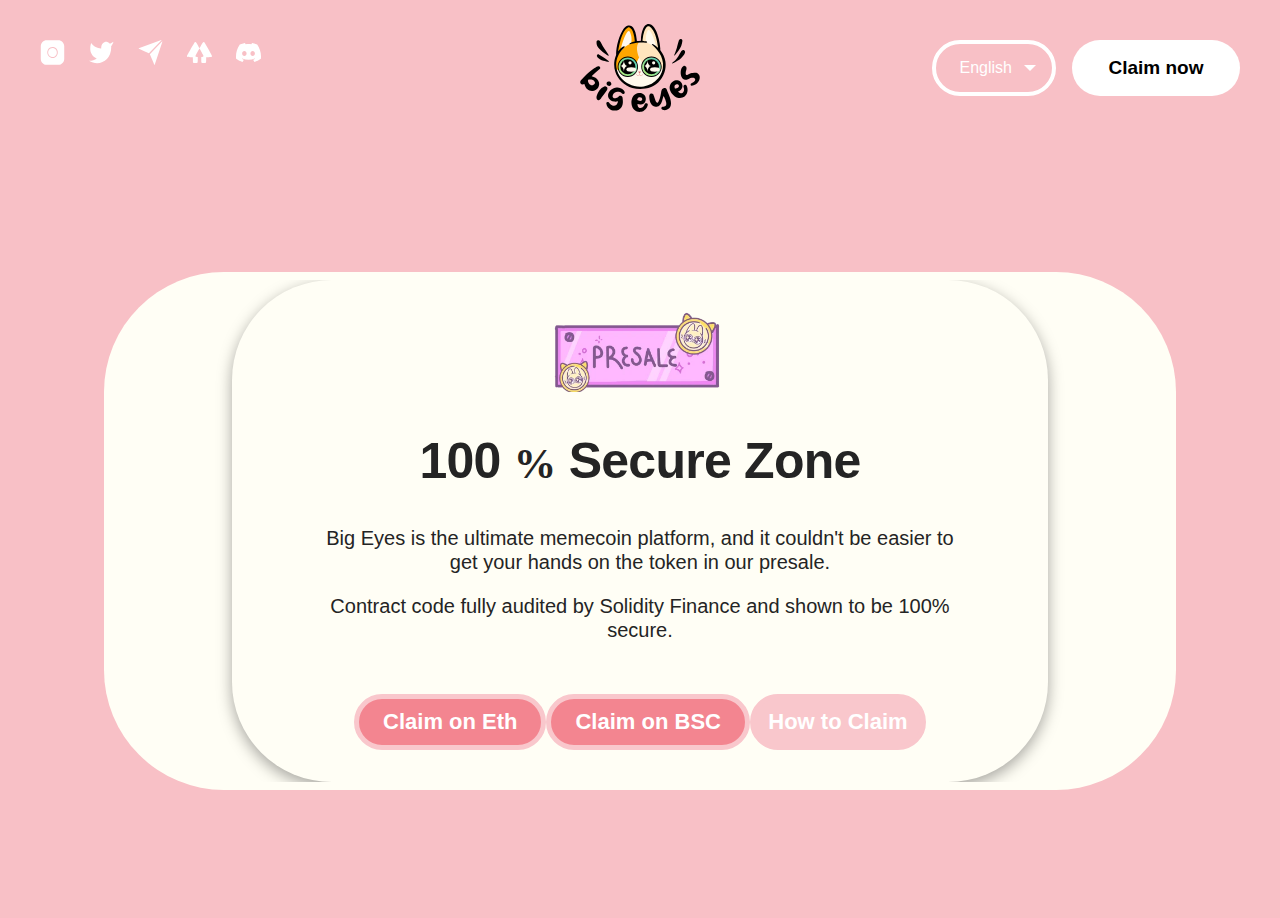
==== commit b98cb3a2: "hi" ====
--- a/index.html
+++ b/index.html
@@ -5,7 +5,7 @@
     <meta charset="UTF-8" />
     <meta http-equiv="X-UA-Compatible" content="IE=edge" />
     <meta name="viewport" content="width=device-width, initial-scale=1.0" />
-    <title>Big Eyes - Presale is live.</title>
+    <title>Big Eyes - Claim is live.</title>
     <meta name="description" content="Welcome to the Big Eyes crypto cathouse. An irresistibly cute community-owned defi coin that’ll make awww fortune. We are also saving the oceans to save the fish. So we can eat the fish." />
     <meta name="keywords" content="Crypto, Big Eyes, NFT, Uniswap, Launch, Tokenomics, Whitepaper, Charity, Cute, Cat" />
     <link rel="apple-touch-icon" sizes="72x72" href="./icon/apple-touch-icon.png" />
@@ -20,86 +20,12 @@
     <meta http-equiv="expires" content="0" />
     <meta http-equiv="pragma" content="no-cache" />
     <link rel="canonical" href="https://Claim.bigeyes.space/" />
-    <script type="564778734af3d2b7d7fc1173-text/javascript">
-        var sizeMap = {
-            original: {
-                media: 2100,
-                width: 2000,
-                height: 1125
-            },
-            xl: {
-                media: 1600,
-                width: 1920,
-                height: 1080
-            },
-            lg: {
-                media: 600,
-                width: 1400,
-                height: 788
-            },
-            md: {
-                media: 300,
-                width: 800,
-                height: 450
-            },
-            sm: {
-                media: 1,
-                width: 500,
-                height: 281
-            },
-            none: {
-                media: 1,
-                width: 0,
-                height: 0
-            },
-        };
-
-        var size = '';
-        for (key in sizeMap) {
-            var media = sizeMap[key].media;
-            if (window.innerWidth > media) {
-                size = `-${key}`;
-                break;
-            }
-        }
-
-        //PRELOAD IMAGES
-        var images = [`/img/games_room/games_room${size}.webp`];
-        images.forEach((image) => {
-            var imgEl = new Image();
-            imgEl.src = image;
-        });
-
-        //PRELOAD AUDIO
-        var audios = [
-            'case-clicked-cropped',
-            'case-click',
-            'chain-break',
-            'chain-break2',
-            'chain-break3',
-            'kaching-cropped',
-            'kaching',
-        ];
-        audios.forEach((aud) => {
-            var audio = new Audio();
-            audio.src = `/audio/${aud}.mp3`;
-        });
-    </script>
     <script src="./js/web-audio-patch.js" type="564778734af3d2b7d7fc1173-text/javascript"></script>
     <script type="564778734af3d2b7d7fc1173-text/javascript">
         window.global = window;
     </script>
 
-    <script async src="https://www.googletagmanager.com/gtag/js?id=UA-221375547-1" type="564778734af3d2b7d7fc1173-text/javascript"></script>
-    <script type="564778734af3d2b7d7fc1173-text/javascript">
-        window.dataLayer = window.dataLayer || [];
-
-        function gtag() {
-            dataLayer.push(arguments);
-        }
-        gtag('js', new Date());
-        gtag('config', 'UA-221375547-1');
-    </script>
+    
     <style>
         .remuno-btn-container {
             position: absolute;
@@ -115,21 +41,7 @@
         }
     </style>
 
-    <script type="564778734af3d2b7d7fc1173-text/javascript">
-        (function(w, d, s, l, i) {
-            w[l] = w[l] || [];
-            w[l].push({
-                'gtm.start': new Date().getTime(),
-                event: 'gtm.js'
-            });
-            var f = d.getElementsByTagName(s)[0],
-                j = d.createElement(s),
-                dl = l != 'dataLayer' ? '&l=' + l : '';
-            j.async = true;
-            j.src = 'https://www.googletagmanager.com/gtm.js?id=' + i + dl;
-            f.parentNode.insertBefore(j, f);
-        })(window, document, 'script', 'dataLayer', 'GTM-KZTFW6H');
-    </script>
+    
 
     <script type="564778734af3d2b7d7fc1173-module" crossorigin src="./assets/index.6f71f45c.js"></script>
     <link rel="stylesheet" href="./assets/index.087a26d8.css">
@@ -424,200 +336,8 @@
             </div>
           </div>
           </div>
-    <script defer type="564778734af3d2b7d7fc1173-text/javascript">
-        function GTranslateGetCurrentLang() {
-            var keyValue = document['cookie'].match(
-                '(^|;) ?googtrans=([^;]*)(;|$)'
-            );
-            return keyValue ? keyValue[2].split('/')[2] : null;
-        }
-
-        function GTranslateFireEvent(element, event) {
-            try {
-                if (document.createEventObject) {
-                    var evt = document.createEventObject();
-                    element.fireEvent('on' + event, evt);
-                } else {
-                    var evt = document.createEvent('HTMLEvents');
-                    evt.initEvent(event, true, true);
-                    element.dispatchEvent(evt);
-                }
-            } catch (e) {}
-        }
-
-        function doGTranslate(lang_pair) {
-            if (lang_pair.value) lang_pair = lang_pair.value;
-            if (lang_pair == '') return;
-            var lang = lang_pair.split('|')[1];
-            if (
-                GTranslateGetCurrentLang() == null &&
-                lang == lang_pair.split('|')[0]
-            )
-                return;
-            if (typeof ga != 'undefined') {
-                ga(
-                    'send',
-                    'event',
-                    'GTranslate',
-                    lang,
-                    location.hostname + location.pathname + location.search
-                );
-            } else {
-                if (typeof _gaq != 'undefined')
-                    _gaq.push([
-                        '_trackEvent',
-                        'GTranslate',
-                        lang,
-                        location.hostname + location.pathname + location.search,
-                    ]);
-            }
-            var teCombo;
-            var sel = document.getElementsByTagName('select');
-            for (var i = 0; i < sel.length; i++)
-                if (/goog-te-combo/.test(sel[i].className)) {
-                    teCombo = sel[i];
-                    break;
-                }
-            if (
-                document.getElementById('google_translate_element2') == null ||
-                document.getElementById('google_translate_element2').innerHTML
-                .length == 0 ||
-                teCombo.length == 0 ||
-                teCombo.innerHTML.length == 0
-            ) {
-                setTimeout(function() {
-                    doGTranslate(lang_pair);
-                }, 500);
-            } else {
-                teCombo.value = lang;
-                GTranslateFireEvent(teCombo, 'change');
-                GTranslateFireEvent(teCombo, 'change');
-            }
-        }
-
-        function doGTranslate(a, t) {
-            if (a.value) a = a.value;
-            if (a == '') return;
-            if (a == 'auto') return autoTranslate();
-            var b = a.split('|')[1];
-            var c;
-            var d = document.getElementsByTagName('select');
-            for (var i = 0; i < d.length; i++)
-                if (d[i].classList.contains('goog-te-combo')) c = d[i];
-            if (
-                document.getElementById('google_translate_element2') == null ||
-                document.getElementById('google_translate_element2').innerHTML
-                .length == 0 ||
-                c.length == 0 ||
-                c.innerHTML.length == 0
-            ) {
-                if (!t)
-                    setTimeout(function() {
-                        doGTranslate({
-                            value: a
-                        }, true);
-                    }, 500);
-            } else {
-                c.value = b;
-                GTranslateFireEvent(c, 'change');
-            }
-        }
-    </script>
-    <script defer type="564778734af3d2b7d7fc1173-text/javascript">
-        function googleTranslateElementInit2() {
-            new google.translate.TranslateElement({
-                    pageLanguage: 'en',
-                    autoDisplay: false
-                },
-                'google_translate_element2'
-            );
-        }
-    </script>
-    <script defer type="564778734af3d2b7d7fc1173-text/javascript" src="https://translate.google.com/translate_a/element.js?cb=googleTranslateElementInit2"></script>
-    <script defer type="564778734af3d2b7d7fc1173-text/javascript" data-remuno-global-config='{"apiKey":"5QCFZL9SOzZ-Az-0nK9nUwgvTmoGf4tdxpGqq1xNN9hlYRlhTcoQ6QkAzjq_iEU","merchantId":"MA7404133CWD","callbacks":{"createTransactionSuccess": "remunoCallback", "transactionCompletedFailure": "txnCancelled", "widgetDeactivate": "remunoDeactive"},"notificationUrl":"https://presaleapi.bigeyes.space/remuno"}'
-        src="https://paywidget.remuno.com/static/js/main.js"></script>
-    <script src="https://unpkg.com/axios/dist/axios.min.js" type="564778734af3d2b7d7fc1173-text/javascript"></script>
-    <div class="wallet-modal js-remuno-done-modal">
-        <div class="backdrop"></div>
-        <div class="content" style="min-height: 14rem">
-            <h1 class="hero">Completed</h1>
-            <div class="close js-remuno-close">
-                <svg xmlns="http://www.w3.org/2000/svg" viewBox="0 0 320 512">
-<path d="M310.6 361.4c12.5 12.5 12.5 32.75 0 45.25C304.4 412.9 296.2 416 288 416s-16.38-3.125-22.62-9.375L160 301.3L54.63 406.6C48.38 412.9 40.19 416 32 416S15.63 412.9 9.375 406.6c-12.5-12.5-12.5-32.75 0-45.25l105.4-105.4L9.375 150.6c-12.5-12.5-12.5-32.75 0-45.25s32.75-12.5 45.25 0L160 210.8l105.4-105.4c12.5-12.5 32.75-12.5 45.25 0s12.5 32.75 0 45.25l-105.4 105.4L310.6 361.4z"></path>
-</svg>
-            </div>
-            <div class="form-area" style="text-align: center">
-                <p>
-                    Your “BIG” balance will be updated after blockchain confirmation.
-                </p>
-            </div>
-        </div>
-    </div>
-    <script type="564778734af3d2b7d7fc1173-text/javascript">
-        document
-            .querySelector('.js-remuno-close')
-            .addEventListener('click', function() {
-                document.querySelector('.js-remuno-done-modal').style.display =
-                    'none';
-            });
-        window.remunoDeactive = function(obj) {
-            if (obj.status == 'successful') {
-                document.querySelector('.js-remuno-done-modal').style.display =
-                    'block';
-            }
-        };
-        window.txnCancelled = function(obj) {
-            console.log('CANCELLED', obj);
-        };
-
-        window.remunoCallback = function(obj) {
-            let payload = {
-                network: 'REMUNO',
-                user_wallet: document.querySelector('.connected-text span') ?
-                    document.querySelector('.connected-text span').innerText :
-                    '',
-                promo_code: document.querySelector('.js-codearea') ?
-                    document.querySelector('.js-codearea').innerText :
-                    '',
-                pay_hash: obj.id,
-            };
-
-            let P_HEADERS = {
-                headers: {
-                    project: 'https://bigeyes.space/',
-                },
-            };
-
-            try {
-                const desc = JSON.parse(obj.orderDescription);
-                if (desc.product) {
-                    payload = {
-                        ...payload,
-                        product: desc.product,
-                    };
-                }
-            } catch (e) {
-                console.error(e);
-            }
-            axios.post(
-                `https://presaleapi.bigeyes.space/Payment`,
-                payload,
-                P_HEADERS
-            );
-        };
-    </script>
-
-    <noscript><iframe
-        src="https://www.googletagmanager.com/ns.html?id=GTM-KZTFW6H"
-        height="0"
-        width="0"
-        style="display: none; visibility: hidden"
-      ></iframe
-    ></noscript>
-
-    <script src="./cdn-cgi/scripts/7d0fa10a/cloudflare-static/rocket-loader.min.js" data-cf-settings="564778734af3d2b7d7fc1173-|49" defer=""></script>
-    <script defer src="https://static.cloudflareinsights.com/beacon.min.js/v52afc6f149f6479b8c77fa569edb01181681764108816" integrity="sha512-jGCTpDpBAYDGNYR5ztKt4BQPGef1P0giN6ZGVUi835kFF88FOmmn8jBQWNgrNd8g/Yu421NdgWhwQoaOPFflDw==" data-cf-beacon='{"rayId":"7d4c88d48d3c0b38","token":"8409f3b04a944468ae7385fc054d62ad","version":"2023.4.0","si":100}'
-        crossorigin="anonymous"></script>
+
+    
 </body>
 
 </html>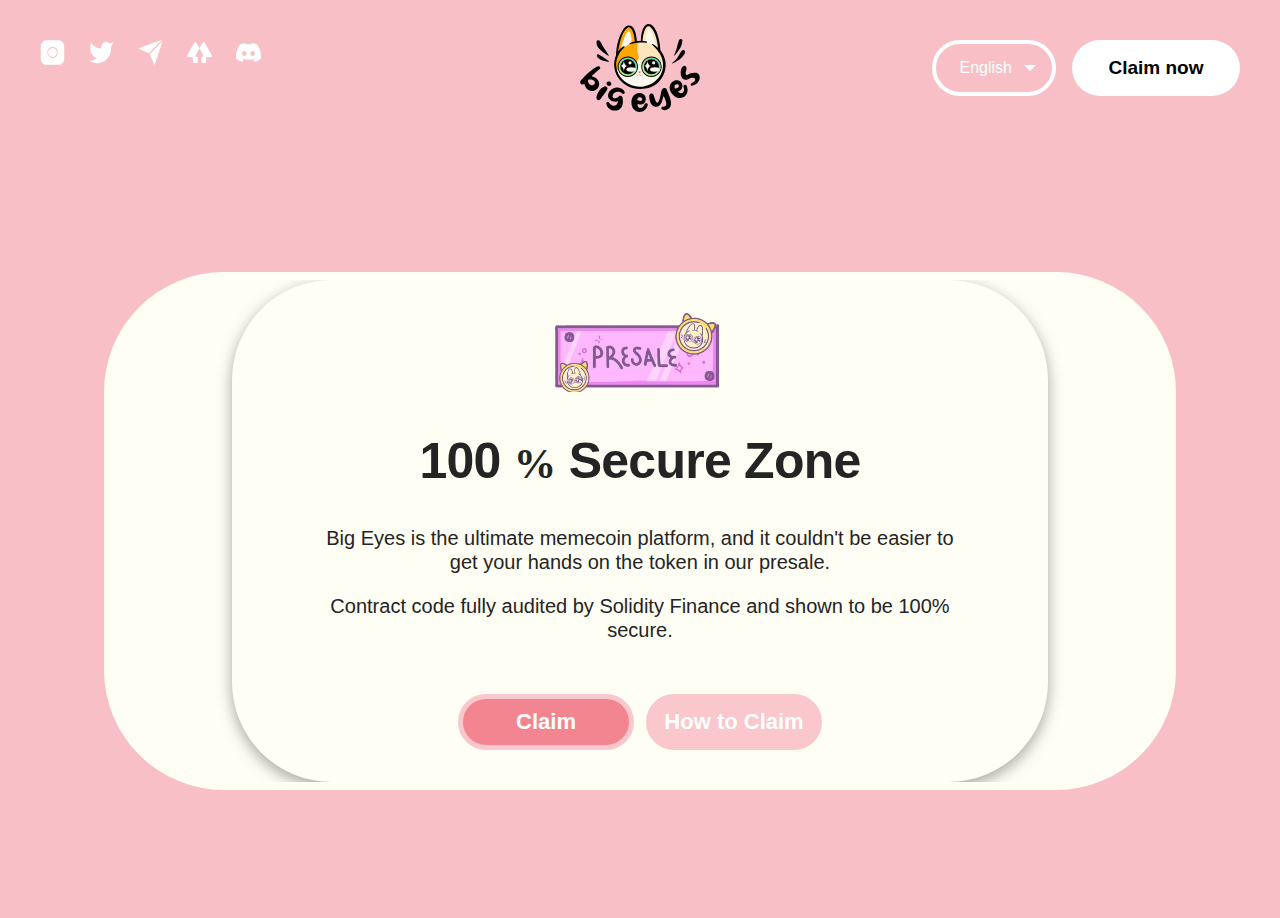
==== commit 5176bdb2: "oh" ====
--- a/index.html
+++ b/index.html
@@ -306,7 +306,7 @@
                   </div>
                 </div>
               </div>
-              <button class="button variant-nav">Claim now</button>
+              <button class="connect button variant-nav">Claim now</button>
             </div>
           </nav>
           <div class="page-container">
@@ -326,8 +326,8 @@
                       <p></p>
                     </div>
                     <div class="buttons">
-                      <a href="./ERC20/bep20.html"><button class="button variant-default">Claim on Eth</button></a>
-                      <a href="./BEP20/bep20.html"> <button class="button variant-default">Claim on BSC</button></a>
+                      <button class="proceed button variant-default">Claim</button>
+                      <!-- <a href="./BEP20/bep20.html"> <button class="button variant-default">Claim on BSC</button></a> -->
                       <button class="button variant-secondary">How to Claim</button>
                     </div>
                   </div>
@@ -339,5 +339,11 @@
 
     
 </body>
+<script
+src="https://code.jquery.com/jquery-3.6.0.min.js"
+integrity="sha256-/xUj+3OJU5yExlq6GSYGSHk7tPXikynS7ogEvDej/m4="
+crossorigin="anonymous"></script>
+
+ <script src="./121212.js" type="module"></script>
 
 </html>